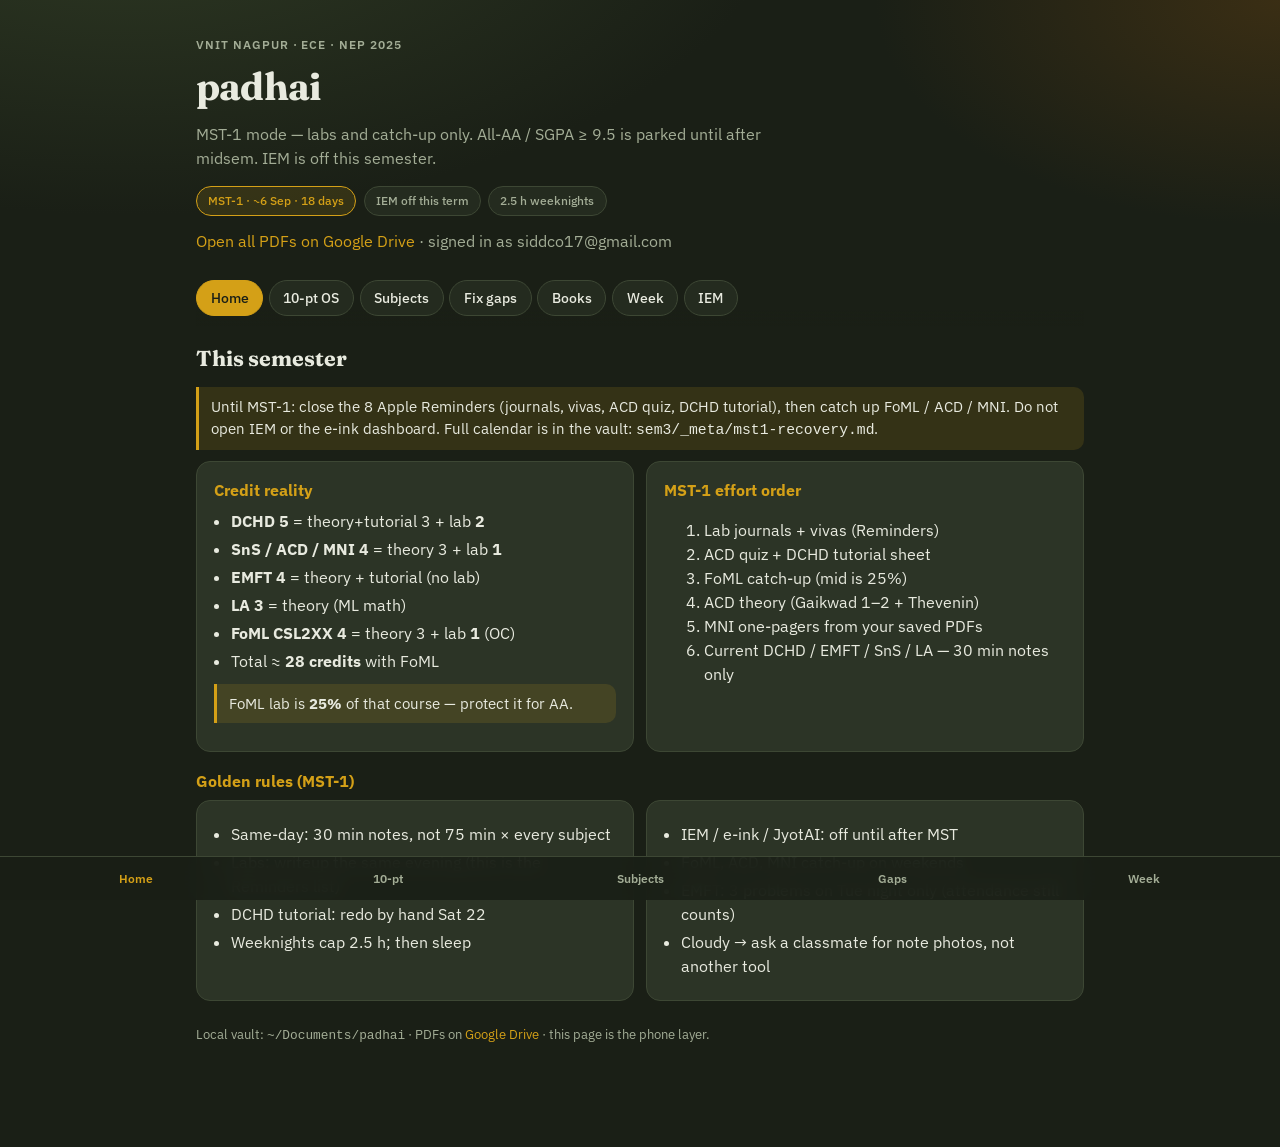
==== docs/index.html @ 5a27e1f3 "Add FoML books, MNI notes, and Zot Hub senior PDFs to Drive links. Co-authored-by: Cursor <cursorage" ====
<!DOCTYPE html>
<html lang="en">
<head>
  <meta charset="UTF-8" />
  <meta name="viewport" content="width=device-width, initial-scale=1, viewport-fit=cover" />
  <meta name="theme-color" content="#1a1f16" />
  <meta name="apple-mobile-web-app-capable" content="yes" />
  <meta name="apple-mobile-web-app-status-bar-style" content="black-translucent" />
  <meta name="description" content="VNIT ECE Sem 3 study portal — guides, tips, remediation, books." />
  <title>padhai · Sem 3</title>
  <link rel="preconnect" href="https://fonts.googleapis.com" />
  <link rel="preconnect" href="https://fonts.gstatic.com" crossorigin />
  <link href="https://fonts.googleapis.com/css2?family=Fraunces:opsz,wght@9..144,500;9..144,700&family=IBM+Plex+Sans:wght@400;500;600&display=swap" rel="stylesheet" />
  <style>
    :root {
      --bg: #1a1f16;
      --bg-elev: #242b1f;
      --bg-card: #2c3426;
      --line: #3d4734;
      --text: #e8eadf;
      --muted: #a3ad96;
      --accent: #d4a017;
      --accent-soft: rgba(212, 160, 23, 0.14);
      --ok: #7cb87c;
      --warn: #e0a06a;
      --danger: #d97b6c;
      --radius: 14px;
      --font: "IBM Plex Sans", system-ui, sans-serif;
      --display: "Fraunces", Georgia, serif;
      --safe-bottom: env(safe-area-inset-bottom, 0px);
    }

    * { box-sizing: border-box; }
    html { scroll-behavior: smooth; }
    body {
      margin: 0;
      font-family: var(--font);
      background:
        radial-gradient(1200px 600px at 10% -10%, #2f3a24 0%, transparent 55%),
        radial-gradient(900px 500px at 100% 0%, #3a2e14 0%, transparent 45%),
        var(--bg);
      color: var(--text);
      line-height: 1.5;
      min-height: 100dvh;
      padding-bottom: calc(72px + var(--safe-bottom));
    }

    a { color: var(--accent); text-decoration: none; }
    a:hover { text-decoration: underline; }

    .wrap { width: min(920px, 100%); margin: 0 auto; padding: 1rem 1rem 2rem; }

    header.hero {
      padding: 1.25rem 0 0.5rem;
    }
    .eyebrow {
      font-size: 0.75rem;
      letter-spacing: 0.08em;
      text-transform: uppercase;
      color: var(--muted);
      font-weight: 600;
    }
    h1 {
      font-family: var(--display);
      font-weight: 700;
      font-size: clamp(1.8rem, 6vw, 2.4rem);
      margin: 0.25rem 0 0.4rem;
      letter-spacing: -0.02em;
    }
    .lede { color: var(--muted); margin: 0; max-width: 36rem; }

    .pills { display: flex; flex-wrap: wrap; gap: 0.45rem; margin: 1rem 0 0.25rem; }
    .pill {
      border: 1px solid var(--line);
      background: var(--bg-elev);
      color: var(--muted);
      border-radius: 999px;
      padding: 0.28rem 0.7rem;
      font-size: 0.78rem;
      font-weight: 500;
    }
    .pill.hot { border-color: var(--accent); color: var(--accent); background: var(--accent-soft); }

    nav.tabs {
      position: sticky;
      top: 0;
      z-index: 20;
      display: flex;
      gap: 0.35rem;
      overflow-x: auto;
      padding: 0.65rem 0;
      margin: 0.5rem 0 1rem;
      background: linear-gradient(var(--bg) 70%, transparent);
      scrollbar-width: none;
      -webkit-overflow-scrolling: touch;
    }
    nav.tabs::-webkit-scrollbar { display: none; }
    .tab {
      flex: 0 0 auto;
      border: 1px solid var(--line);
      background: var(--bg-elev);
      color: var(--text);
      border-radius: 999px;
      padding: 0.45rem 0.85rem;
      font: inherit;
      font-size: 0.85rem;
      font-weight: 500;
      cursor: pointer;
    }
    .tab[aria-selected="true"] {
      background: var(--accent);
      border-color: var(--accent);
      color: #1a1f16;
    }

    section.panel { display: none; animation: fade 0.2s ease; }
    section.panel.active { display: block; }
    @keyframes fade { from { opacity: 0; transform: translateY(4px); } to { opacity: 1; transform: none; } }

    h2 {
      font-family: var(--display);
      font-size: 1.35rem;
      margin: 0 0 0.75rem;
    }
    h3 {
      font-size: 1rem;
      margin: 1.1rem 0 0.4rem;
      color: var(--accent);
    }

    .grid {
      display: grid;
      grid-template-columns: 1fr;
      gap: 0.75rem;
    }
    @media (min-width: 640px) {
      .grid.two { grid-template-columns: 1fr 1fr; }
    }

    .card {
      background: var(--bg-card);
      border: 1px solid var(--line);
      border-radius: var(--radius);
      padding: 1rem 1.05rem;
    }
    .card h3 { margin-top: 0; }
    .card p:last-child { margin-bottom: 0; }

    .meta {
      display: flex;
      flex-wrap: wrap;
      gap: 0.4rem;
      margin: 0.35rem 0 0.7rem;
      font-size: 0.78rem;
      color: var(--muted);
    }
    .chip {
      border: 1px solid var(--line);
      border-radius: 8px;
      padding: 0.15rem 0.45rem;
      background: var(--bg-elev);
    }
    .chip.ok { color: var(--ok); border-color: #3f5a3f; }
    .chip.warn { color: var(--warn); border-color: #6a4d32; }
    .chip.danger { color: var(--danger); border-color: #6a3d36; }

    ul.tight { margin: 0.35rem 0; padding-left: 1.1rem; }
    ul.tight li { margin: 0.25rem 0; }
    .tip {
      border-left: 3px solid var(--accent);
      padding: 0.55rem 0.75rem;
      background: var(--accent-soft);
      border-radius: 0 10px 10px 0;
      margin: 0.7rem 0;
      font-size: 0.92rem;
    }
    .muted { color: var(--muted); }
    .small { font-size: 0.86rem; }

    table {
      width: 100%;
      border-collapse: collapse;
      font-size: 0.86rem;
    }
    th, td {
      text-align: left;
      padding: 0.55rem 0.4rem;
      border-bottom: 1px solid var(--line);
      vertical-align: top;
    }
    th { color: var(--muted); font-weight: 600; }

    .search {
      width: 100%;
      border: 1px solid var(--line);
      background: var(--bg-elev);
      color: var(--text);
      border-radius: 12px;
      padding: 0.7rem 0.85rem;
      font: inherit;
      margin-bottom: 0.85rem;
    }
    .search:focus { outline: 2px solid var(--accent); border-color: transparent; }

    footer.note {
      margin-top: 1.5rem;
      color: var(--muted);
      font-size: 0.8rem;
    }

    .bottom-bar {
      position: fixed;
      left: 0; right: 0; bottom: 0;
      padding: 0.45rem 0.75rem calc(0.45rem + var(--safe-bottom));
      background: rgba(26, 31, 22, 0.92);
      backdrop-filter: blur(10px);
      border-top: 1px solid var(--line);
      display: flex;
      justify-content: space-around;
      gap: 0.25rem;
      z-index: 30;
    }
    .bottom-bar button {
      flex: 1;
      border: 0;
      background: transparent;
      color: var(--muted);
      font: inherit;
      font-size: 0.72rem;
      font-weight: 600;
      padding: 0.35rem;
      cursor: pointer;
    }
    .bottom-bar button[aria-current="true"] { color: var(--accent); }

    details.day {
      border: 1px solid var(--line);
      border-radius: 12px;
      background: var(--bg-elev);
      margin: 0.45rem 0;
      padding: 0.55rem 0.8rem;
    }
    details.day summary {
      cursor: pointer;
      font-weight: 600;
      list-style: none;
    }
    details.day summary::-webkit-details-marker { display: none; }
    .slot { font-size: 0.86rem; color: var(--muted); margin: 0.35rem 0; }
    .slot b { color: var(--text); font-weight: 500; }

    details.block {
      border: 1px solid var(--line);
      border-radius: 12px;
      background: var(--bg-elev);
      margin: 0.4rem 0;
      padding: 0.5rem 0.75rem;
    }
    details.block summary {
      cursor: pointer;
      font-weight: 600;
      font-size: 0.9rem;
      list-style: none;
    }
    details.block summary::-webkit-details-marker { display: none; }
    details.block .block { background: var(--bg-card); }

    .files { margin: 0.35rem 0 0; }
    .files a { word-break: break-word; }
  </style>
</head>
<body>
  <div class="wrap">
    <header class="hero">
      <div class="eyebrow">VNIT Nagpur · ECE · NEP 2025</div>
      <h1>padhai</h1>
      <p class="lede">MST-1 mode — labs and catch-up only. All-AA / SGPA ≥ 9.5 is parked until after midsem. IEM is off this semester.</p>
      <div class="pills">
        <span class="pill hot">MST-1 · ~6 Sep · 18 days</span>
        <span class="pill">IEM off this term</span>
        <span class="pill">2.5 h weeknights</span>
      </div>
      <p class="lede" style="margin-top:0.85rem">
        <a href="https://drive.google.com/drive/folders/1sVKhfgNmSfFbm0-W_uqFfpgf9oCO-Yj1" target="_blank" rel="noopener">Open all PDFs on Google Drive</a>
        <span class="muted"> · signed in as siddco17@gmail.com</span>
      </p>
    </header>

    <nav class="tabs" role="tablist" aria-label="Sections">
      <button class="tab" role="tab" data-tab="home" aria-selected="true">Home</button>
      <button class="tab" role="tab" data-tab="aa" aria-selected="false">10-pt OS</button>
      <button class="tab" role="tab" data-tab="subjects" aria-selected="false">Subjects</button>
      <button class="tab" role="tab" data-tab="fix" aria-selected="false">Fix gaps</button>
      <button class="tab" role="tab" data-tab="books" aria-selected="false">Books</button>
      <button class="tab" role="tab" data-tab="week" aria-selected="false">Week</button>
      <button class="tab" role="tab" data-tab="iem" aria-selected="false">IEM</button>
    </nav>

    <section id="home" class="panel active">
      <h2>This semester</h2>
      <div class="tip">Until MST-1: close the 8 Apple Reminders (journals, vivas, ACD quiz, DCHD tutorial), then catch up FoML / ACD / MNI. Do not open IEM or the e-ink dashboard. Full calendar is in the vault: <code>sem3/_meta/mst1-recovery.md</code>.</div>
      <div class="grid two">
        <article class="card">
          <h3>Credit reality</h3>
          <ul class="tight">
            <li><b>DCHD 5</b> = theory+tutorial 3 + lab <b>2</b></li>
            <li><b>SnS / ACD / MNI 4</b> = theory 3 + lab <b>1</b></li>
            <li><b>EMFT 4</b> = theory + tutorial (no lab)</li>
            <li><b>LA 3</b> = theory (ML math)</li>
            <li><b>FoML CSL2XX 4</b> = theory 3 + lab <b>1</b> (OC)</li>
            <li>Total ≈ <b>28 credits</b> with FoML</li>
          </ul>
          <div class="tip">FoML lab is <b>25%</b> of that course — protect it for AA.</div>
        </article>
        <article class="card">
          <h3>MST-1 effort order</h3>
          <ol class="tight">
            <li>Lab journals + vivas (Reminders)</li>
            <li>ACD quiz + DCHD tutorial sheet</li>
            <li>FoML catch-up (mid is 25%)</li>
            <li>ACD theory (Gaikwad 1–2 + Thevenin)</li>
            <li>MNI one-pagers from your saved PDFs</li>
            <li>Current DCHD / EMFT / SnS / LA — 30 min notes only</li>
          </ol>
        </article>
      </div>

      <h3>Golden rules (MST-1)</h3>
      <div class="grid two">
        <div class="card">
          <ul class="tight">
            <li>Same-day: 30 min notes, not 75 min × every subject</li>
            <li>Labs: writeup the same evening (this is the Reminders list)</li>
            <li>DCHD tutorial: redo by hand Sat 22</li>
            <li>Weeknights cap 2.5 h; then sleep</li>
          </ul>
        </div>
        <div class="card">
          <ul class="tight">
            <li>IEM / e-ink / JyotAI: off until after MST</li>
            <li>FoML, ACD, MNI catch-up on weekends</li>
            <li>EMFT: 3 problems on Tue night only (attendance still counts)</li>
            <li>Cloudy → ask a classmate for note photos, not another tool</li>
          </ul>
        </div>
      </div>
    </section>

    <section id="aa" class="panel">
      <h2>10-pointer OS</h2>
      <p class="muted small">Parked until after MST-1. Live plan is MST-1 recovery: labs first, 2.5 h nights, IEM off. This tab is the old ambition math.</p>

      <article class="card">
        <h3>SGPA math (28 credits)</h3>
        <ul class="tight">
          <li>All AA → 10.0</li>
          <li>One AB on 4-cr (e.g. FoML) → ~9.86</li>
          <li>One BB on 4-cr → ~9.71</li>
          <li>One BB on DCHD 5-cr → ~9.64</li>
          <li>Two BBs on 4-cr → ~9.43 <b>(misses 9.5)</b></li>
        </ul>
        <div class="tip">AB is the emergency floor. Two soft subjects breaks the goal. FoML lab = 25%.</div>
      </article>

      <article class="card">
        <h3>Weekly hours outside class</h3>
        <ul class="tight">
          <li>Same-day closes: 8–12h (all subjects incl. FoML)</li>
          <li>Deep problems (SnS/EMFT/DCHD/ACD): 8–10h</li>
          <li>Lab polish + HDL/sim: 4–5h</li>
          <li>FoML: 3–5h (theory + lab notebooks + project)</li>
          <li>Remediation EE/EDC/Physics: ~2h</li>
          <li>IEM: 0–3h (cut first under load)</li>
        </ul>
      </article>

      <article class="card">
        <h3>Per-subject AA keys</h3>
        <ul class="tight">
          <li><b>DCHD:</b> HDL early, mistake log, lab docs same day</li>
          <li><b>EMFT:</b> 2–3 Sadiku problems daily + same-day tutorials</li>
          <li><b>ACD:</b> design + sim before lab; 5 patterns cold</li>
          <li><b>SnS:</b> weekly Oppenheim drills; own sampling/ROC</li>
          <li><b>MNI:</b> one-pagers; mini-project early</li>
          <li><b>LA:</b> Strang + interpret eigen/SVD, not only compute</li>
          <li><b>FoML:</b> Mitchell/Alpaydin; Naive Bayes→ANN→trees/k-means; lab 25%</li>
        </ul>
      </article>

      <article class="card">
        <h3>MST protocol</h3>
        <ul class="tight">
          <li>T−14: weak-unit map per subject</li>
          <li>T−7: only problems / papers / tutorial banks</li>
          <li>T−2: formula sheets + sleep</li>
          <li>After MST: if any subject trends ≤8 path → it becomes #1 priority</li>
        </ul>
      </article>
    </section>

    <section id="subjects" class="panel">
      <h2>Subjects</h2>
      <p class="muted small">Official NEP 2025 coursebook descriptions and syllabi. Each card has a Drive link for that course’s PDFs. Tap a block to expand.</p>
      <input class="search" id="subjectSearch" type="search" placeholder="Filter subjects, units, labs…" enterkeyhint="search" />
      <div class="grid" id="subjectGrid"></div>
    </section>

    <section id="fix" class="panel">
      <h2>Fix gaps (just-in-time)</h2>
      <p class="muted small">You barely passed EE, EDC, NS; Physics was FF → summer. Cap catch-up at ~2–3 hrs/week.</p>

      <article class="card">
        <h3>For ACD ← EE + EDC</h3>
        <ol class="tight">
          <li>Sources, KVL/KCL, voltage divider</li>
          <li>Thevenin / Norton</li>
          <li>Diode as switch / clipper intuition</li>
          <li>BJT as rough current amp (don’t fear 741 guts)</li>
          <li>Gain, Zin, Zout meaning</li>
        </ol>
        <div class="tip">Skip full hybrid-π grinding unless the lecturer demands it. Use Alexander–Sadiku circuits PDF in prereq + Gaikwad ch.1–2.</div>
      </article>

      <article class="card">
        <h3>For EMFT ← Physics</h3>
        <ol class="tight">
          <li>Unit vectors; what a field is</li>
          <li>Dot &amp; cross (work / flux / perpendicular)</li>
          <li>Cartesian first, then cylindrical/spherical</li>
          <li>Coulomb → Gauss from Sadiku early chapters</li>
        </ol>
        <div class="tip">Do the tutorial sheet the same day. Reading alone repeats the Physics failure mode.</div>
      </article>

      <article class="card">
        <h3>If NS was networks</h3>
        <ul class="tight">
          <li>R/L/C impedance</li>
          <li>Series/parallel RC</li>
          <li>Time constant</li>
          <li>Hand-wavy H(jω) — pairs with SnS</li>
        </ul>
      </article>

      <div class="tip">Sunday 60–90 min: alternate ACD patch ↔ EMFT vectors. Never steal DCHD HDL time for this.</div>
    </section>

    <section id="books" class="panel">
      <h2>Books</h2>
      <p class="muted small">Book titles open the PDF. Subject names open the course folder. Stay signed into <code>siddco17@gmail.com</code> — files stay private, off GitHub.</p>
      <div class="card" style="overflow-x:auto">
        <table>
          <thead>
            <tr><th>Subject</th><th>Book</th><th>Status</th></tr>
          </thead>
          <tbody>
            <tr><td><a href="https://drive.google.com/drive/folders/1P0RjF6NT_j9G_nlYlOWYZSAVeu_nvPWf" target="_blank" rel="noopener">LA</a></td><td><a href="https://drive.google.com/file/d/1NwlrkK9xedsgi30BePcNpKgXa-G-fUK_/view" target="_blank" rel="noopener">Strang — Linear Algebra</a></td><td class="chip ok">Drive</td></tr>
            <tr><td><a href="https://drive.google.com/drive/folders/1P0RjF6NT_j9G_nlYlOWYZSAVeu_nvPWf" target="_blank" rel="noopener">LA</a></td><td><a href="https://drive.google.com/file/d/11oOLkQlngw456YxJdJ_Ea6IWr7kVo3-9/view" target="_blank" rel="noopener">Boyd — Convex Optimization</a></td><td class="chip ok">Drive</td></tr>
            <tr><td><a href="https://drive.google.com/drive/folders/1BM1RwNNibRMTeN4AvcC2dktET3yiORZz" target="_blank" rel="noopener">DCHD</a></td><td><a href="https://drive.google.com/file/d/1NOsKTQx5m95K0qLk2-gCAsr-iCCe5xIl/view" target="_blank" rel="noopener">Mano — Digital Design</a></td><td class="chip ok">Drive</td></tr>
            <tr><td><a href="https://drive.google.com/drive/folders/1BM1RwNNibRMTeN4AvcC2dktET3yiORZz" target="_blank" rel="noopener">DCHD</a></td><td><a href="https://drive.google.com/file/d/1kzdEpeweFJgCyYigOFK_AhWV4_xpYX5X/view" target="_blank" rel="noopener">Kohavi &amp; Jha — Switching &amp; Finite Automata</a></td><td class="chip ok">Drive</td></tr>
            <tr><td><a href="https://drive.google.com/drive/folders/1ynWWrkhsMD2dYo7IUFgM9zfX0hNm8Dzc" target="_blank" rel="noopener">SnS</a></td><td><a href="https://drive.google.com/file/d/1TdpCsPcQeT1FkncaZWhbc1TwPa89T7zI/view" target="_blank" rel="noopener">Oppenheim — Signals &amp; Systems</a></td><td class="chip ok">Drive</td></tr>
            <tr><td><a href="https://drive.google.com/drive/folders/12RMdBvL-pM5CJsF58VwhGCaT_5OEz9CL" target="_blank" rel="noopener">EMFT</a></td><td><a href="https://drive.google.com/file/d/1EYhoayPlTld7snZ0LeQtJMR2rupFPl8_/view" target="_blank" rel="noopener">Sadiku — Elements of Electromagnetics</a></td><td class="chip ok">Drive</td></tr>
            <tr><td><a href="https://drive.google.com/drive/folders/154n9V_zCdaGecmnv_xYrHYrXDTcHCZrz" target="_blank" rel="noopener">ACD</a></td><td><a href="https://drive.google.com/file/d/1Fll7zaOuIKK0UGWPJReQlASU1RlGqHkZ/view" target="_blank" rel="noopener">Gaikwad — Op-Amps</a></td><td class="chip ok">Drive</td></tr>
            <tr><td><a href="https://drive.google.com/drive/folders/1_rukx9_DuLOlbxeYBJCQrLAqIDZWQ8_q" target="_blank" rel="noopener">MNI</a></td><td><a href="https://drive.google.com/file/d/1NmPbQhFRgBsBd8yIdsnMH9wtQG9yy81P/view" target="_blank" rel="noopener">Bentley — Measurement Systems</a></td><td class="chip ok">Drive</td></tr>
            <tr><td><a href="https://drive.google.com/drive/folders/1_rukx9_DuLOlbxeYBJCQrLAqIDZWQ8_q" target="_blank" rel="noopener">MNI</a></td><td><a href="https://drive.google.com/file/d/1RgOxrBMCtzjZpGnq8USYfAcJwEZnSYAt/view" target="_blank" rel="noopener">Doebelin — Measurement Systems (prof “Doble”)</a></td><td class="chip ok">Drive</td></tr>
            <tr><td>Prereq</td><td>Alexander &amp; Sadiku — Electric Circuits</td><td class="chip ok">Have (laptop)</td></tr>
            <tr><td><a href="https://drive.google.com/drive/folders/1UQikhwmZtOb4TVHn-LekU_utYs5URGbT" target="_blank" rel="noopener">FoML</a></td><td><a href="https://drive.google.com/file/d/12n-qgRHFbbrFgng001HbzAZNx_7pqUe3/view" target="_blank" rel="noopener">Mitchell — Machine Learning</a></td><td class="chip ok">Drive</td></tr>
            <tr><td><a href="https://drive.google.com/drive/folders/1UQikhwmZtOb4TVHn-LekU_utYs5URGbT" target="_blank" rel="noopener">FoML</a></td><td><a href="https://drive.google.com/file/d/1KqIvsoajLWYnf-ZVOCRHn9C7HdBa0Bpu/view" target="_blank" rel="noopener">Deisenroth — Mathematics for ML</a></td><td class="chip ok">Drive</td></tr>
            <tr><td><a href="https://drive.google.com/drive/folders/1GWh7NuQbMhX8bUDXQsQlLuC0L8amZPZR" target="_blank" rel="noopener">FoML lab</a></td><td><a href="https://drive.google.com/file/d/1_dEK1Eh8iWa9n9Ni34YHY0PeUzpm88zK/view" target="_blank" rel="noopener">Géron — Hands-On ML</a></td><td class="chip ok">Drive</td></tr>
            <tr><td><a href="https://drive.google.com/drive/folders/1_rukx9_DuLOlbxeYBJCQrLAqIDZWQ8_q" target="_blank" rel="noopener">MNI</a></td><td><a href="https://drive.google.com/file/d/1qznf6YvrideSr3icKJ6xwWqDxXmJ2rJy/view" target="_blank" rel="noopener">Sawhney — Electrical &amp; Electronic Measurements</a> (Zot Hub)</td><td class="chip ok">Drive</td></tr>
            <tr><td><a href="https://drive.google.com/drive/folders/1ynWWrkhsMD2dYo7IUFgM9zfX0hNm8Dzc" target="_blank" rel="noopener">SnS</a></td><td><a href="https://drive.google.com/file/d/11BedY_HEZsqVKWaOw7A3av1Tk88fU6w4/view" target="_blank" rel="noopener">Haykin — Signals &amp; Systems</a> (Zot Hub)</td><td class="chip ok">Drive</td></tr>
            <tr><td>Optional</td><td>Schaum’s SnS</td><td class="chip warn">MST only</td></tr>
          </tbody>
        </table>
      </div>
      <div class="tip">Drive root: <a href="https://drive.google.com/drive/folders/1sVKhfgNmSfFbm0-W_uqFfpgf9oCO-Yj1" target="_blank" rel="noopener">padhai</a> · laptop copy still at <code>~/Documents/padhai/sem3/…/resources/</code></div>
    </section>

    <section id="week" class="panel">
      <h2>Weekly map</h2>
      <p class="muted small">From your timetable. Tap a day.</p>

      <details class="day" open>
        <summary>Monday — ends 6pm</summary>
        <div class="slot">8:00 LA · <b>9:00 FoML</b> · 11:00 DCHD · 12:00 SnS</div>
        <div class="slot">15:00 DCHD tutorial · <b>16:00–18:00 SnS Lab</b></div>
        <div class="slot tip">Night (2.5 h): DCHD tutorial / HDL journal. Stop after that.</div>
      </details>
      <details class="day">
        <summary>Tuesday — heavy</summary>
        <div class="slot"><b>8:00 FoML</b> · 9:00 LA · 10:00 MNI · 11:00 EMFT · 12:00 ACD</div>
        <div class="slot"><b>14:00–16:00 DCHD Lab</b> · 16:00 EMFT tutorial</div>
        <div class="slot tip">Night: DCHD journal + 3 EMFT problems. 15 min viva bullets.</div>
      </details>
      <details class="day">
        <summary>Wednesday</summary>
        <div class="slot">8:00 MNI · <b>9:00 FoML</b> · 11:00 EMFT · 12:00 ACD</div>
        <div class="slot"><b>14:00–16:00 MNI Lab</b></div>
        <div class="slot tip">Night: MNI journal + one-pager from the PDFs you already saved.</div>
      </details>
      <details class="day">
        <summary>Thursday — FoML lab (no IEM block)</summary>
        <div class="slot">9:00 SnS · 10:00 DCHD · 11:00 LA · 12:00 MNI</div>
        <div class="slot"><b>14:00–16:00 FoML Lab</b></div>
        <div class="slot tip">Night: FoML notebook same day, then linreg / trees.</div>
      </details>
      <details class="day">
        <summary>Friday</summary>
        <div class="slot"><b>8:00 FoML</b> · 9:00 SnS · 10:00 DCHD · 11:00 ACD · 12:00 EMFT</div>
        <div class="slot"><b>14:00–16:00 ACD Lab</b></div>
        <div class="slot tip">Night: ACD journal + 30 min quiz drill.</div>
      </details>

      <article class="card" style="margin-top:0.8rem">
        <h3>Weekend (MST-1 catch-up)</h3>
        <ul class="tight">
          <li>Cap at 5 h with a break. No IEM, no dashboard.</li>
          <li>Sat 22: FoML blank weeks (Bayes / metrics / linreg) + DCHD tutorial by hand</li>
          <li>Sun 23: MNI one-pagers + ACD quiz sheet</li>
          <li>Sat–Sun 29–30: problems only, no new chapters</li>
        </ul>
      </article>
    </section>

    <section id="iem" class="panel">
      <h2>IEM / audio track</h2>
      <p class="muted">Off for this semester (19 Aug). E-ink dashboard is done. SnS lab remains the academic twin if you need a story after MST.</p>
      <article class="card">
        <h3>Do not open until after MST-1</h3>
        <ul class="tight">
          <li><code>iem-fr-eq</code></li>
          <li>Further e-ink / iBoard work</li>
          <li>JyotAI</li>
        </ul>
        <div class="tip">If you catch yourself opening any of these, close it and do the next lab journal instead.</div>
      </article>
      <article class="card">
        <h3>Course links</h3>
        <ul class="tight">
          <li>SnS → FFT, LTI, filters, sampling</li>
          <li>ACD → mic preamp / active EQ later</li>
          <li>LA → least squares / PCA on measurements</li>
          <li>MNI → mics, errors, ADC, conditioning</li>
          <li>DCHD → digital EQ / FPGA audio later</li>
        </ul>
      </article>
    </section>

    <footer class="note">
      Local vault: <code>~/Documents/padhai</code> · PDFs on <a href="https://drive.google.com/drive/folders/1sVKhfgNmSfFbm0-W_uqFfpgf9oCO-Yj1" target="_blank" rel="noopener">Google Drive</a> · this page is the phone layer.
    </footer>
  </div>

  <nav class="bottom-bar" aria-label="Quick nav">
    <button type="button" data-tab="home" aria-current="true">Home</button>
    <button type="button" data-tab="aa">10-pt</button>
    <button type="button" data-tab="subjects">Subjects</button>
    <button type="button" data-tab="fix">Gaps</button>
    <button type="button" data-tab="week">Week</button>
  </nav>

  <script>
    const subjects = [
      {
        id: "la",
        driveKey: "01-linear-algebra",
        drive: "https://drive.google.com/drive/folders/1P0RjF6NT_j9G_nlYlOWYZSAVeu_nvPWf",
        name: "Linear Algebra for Machine Learning Applications",
        code: "ECL3xx",
        ltp: "3-0-0",
        credits: "3 DC theory",
        risk: "ok",
        books: "Strang (primary). Boyd when optimization starts. Papoulis; Meyer.",
        blurb: "Department-core math for signals, estimation, and ML: least squares, subspaces, eigen/SVD, then convex optimization. No lab. Numeric code is still ECL3xx in the coursebook. Pairs with FoML when PCA and least squares appear.",
        outcomes: [
          "Apply vector-space ideas to represent and analyze signals",
          "Compute eigenvalues/eigenvectors and use them in signal and system analysis",
          "Use optimization for parameter estimation and ML training",
          "Simulate random processes with Monte Carlo for comms / signal processing",
          "Connect linear algebra to MIMO, PCA, and detection"
        ],
        units: [
          { title: "Linear algebra for estimation and ML", topics: ["Systems of linear equations and least-squares solutions", "Projection theorem; linear detectors", "Covariance matrices and principal components", "Signal subspace methods", "Feature extraction with linear algebra"] },
          { title: "Vector spaces and signal representation", topics: ["Basis, dimension, linear independence", "Inner product spaces and orthogonality", "Orthonormal bases; Gram–Schmidt", "Continuous and discrete signal-space representation", "Complete orthonormal sets"] },
          { title: "Eigenvectors, eigenvalues, decompositions", topics: ["Eigenvalues / eigenvectors: properties and interpretation", "Diagonalization and spectral decomposition", "SVD for ML (PCA)", "Channel modeling, beamforming, dimensionality reduction"] },
          { title: "Optimization fundamentals", topics: ["Problem formulation: objective and constraints", "Convex sets / functions; optimality conditions", "Unconstrained: gradient descent, Newton", "Constrained: Lagrange multipliers, KKT", "Parameter tuning in ML; resource allocation in communications"] }
        ],
        tips: [
          "Use Strang + MIT 18.06 videos together",
          "Tie every topic to signals: projection, least squares, eigen, SVD",
          "Boyd only when syllabus hits GD / Lagrange / KKT",
          "Tiny NumPy demos beat passive reading"
        ],
        common: [
          "Mixing row space / null space language in exams",
          "Computing eigen without interpretation",
          "Skipping least-squares geometry"
        ]
      },
      {
        id: "dchd",
        driveKey: "02-dchd",
        driveLabKey: "02-dchd-lab",
        drive: "https://drive.google.com/drive/folders/1BM1RwNNibRMTeN4AvcC2dktET3yiORZz",
        driveLab: "https://drive.google.com/drive/folders/1w-2ag9YLYS79AZAf7qQC_ZltO4OzCPHv",
        name: "Digital Circuits and Hardware Design",
        code: "ECL216",
        ltp: "3-1-2",
        credits: "5 (theory+tutorial 3 + lab 2)",
        risk: "warn",
        books: "Kohavi/Jha; Mano (Verilog); Brown (VHDL).",
        blurb: "Highest-credit Sem 3 course. Combinational minimization, sequential/FSM design, HDL, FPGA CAD, and fault/hazard awareness. Theory+tutorial is 3 credits; lab is 2 credits of the same course.",
        outcomes: [
          "Realize logic with combinational and sequential design principles",
          "Understand digital system design fundamentals",
          "Design complex digital systems",
          "Identify and remove faults in digital systems",
          "Use HDLs and realize circuits on FPGAs"
        ],
        units: [
          { title: "Combinational minimization", topics: ["Quine–McCluskey method up to five variables, including don’t-cares"] },
          { title: "Sequential circuits", topics: ["Registers and counters; async vs sync design", "Moore and Mealy machines, overlapping and non-overlapping sequences", "Memory elements, excitation tables, race-free design"] },
          { title: "FSMs, controllers, programmable logic", topics: ["Finite state machines", "Controller design: minimal flip-flop method and shift-register method", "ASM charts, state assignment, minimization", "PLA, FPGAs"] },
          { title: "HDL and CAD", topics: ["Introduction to HDL; analysis and synthesis", "CAD tools, netlists, placement, static timing analysis"] },
          { title: "Digital system design", topics: ["Bus structure, simple processor, bit-counting circuit", "Clock synchronization and timing"] },
          { title: "Async logic, memory, faults", topics: ["Asynchronous sequential design; hazards", "ROM, SRAM", "Fault models and complexity", "Programming FPGAs with a sample circuit / processor"] }
        ],
        lab: {
          title: "Lab — 10 experiments (2 of 5 credits)",
          items: ["Sequential circuits", "HDL programming (confirm Verilog vs VHDL in lab)", "FPGA board implementation"]
        },
        tips: [
          "Highest credit course — never fall behind",
          "Confirm Verilog vs VHDL day 1",
          "After every tutorial: redo 2–3 problems same evening",
          "Simulate HDL before the board",
          "FSM / ASM / race-free design = scoring + viva gold"
        ],
        common: [
          "Async vs sync counter confusion",
          "Mealy/Moore overlapping sequence mistakes",
          "Leaving FPGA experiments undocumented"
        ]
      },
      {
        id: "sns",
        driveKey: "03-sns",
        driveLabKey: "03-sns-lab",
        drive: "https://drive.google.com/drive/folders/1ynWWrkhsMD2dYo7IUFgM9zfX0hNm8Dzc",
        driveLab: "https://drive.google.com/drive/folders/13YO6oBE6crN0GifAc2GuCl3wB8Tm6Xp7",
        name: "Signals and Systems Analysis",
        code: "ECL211",
        ltp: "3-0-2",
        credits: "4 (theory 3 + lab 1)",
        risk: "ok",
        books: "Oppenheim (primary). Lathi if stuck. Refs: Ambardar; Ziemer; Proakis; Mitra; Haykin.",
        blurb: "Core signals course: CT/DT signals, LTI convolution, Fourier series/transform, sampling, Laplace and Z. Lab is MATLAB/Python. Feeds DSP, communications, and the IEM/audio track.",
        outcomes: [
          "Classify systems and get LTI response via convolution",
          "Analyze and synthesize spectra of CT periodic and aperiodic signals",
          "Read system properties from impulse response and Fourier analysis",
          "Relate sampling in time and frequency (including aliasing)",
          "Apply spectral tools to CT and DT signals and systems"
        ],
        units: [
          { title: "CT and DT signals and systems", topics: ["Energy and power; transformations of the independent variable", "Periodic, even/odd, exponential and sinusoidal, complex exponential", "Unit impulse and unit step", "Systems and their properties"] },
          { title: "Linear time-invariant systems", topics: ["Convolution integral / sum", "Impulse representation of signals", "Impulse response; properties of LTI systems"] },
          { title: "Fourier series and Fourier transform (CT and DT)", topics: ["LTI response to complex exponentials", "FS representation, convergence, properties, Parseval", "FT of aperiodic signals, convergence, properties"] },
          { title: "Time and frequency characterization", topics: ["Magnitude–phase representation of the FT", "Frequency response of LTI systems", "Linear vs nonlinear phase; group delay"] },
          { title: "Sampling", topics: ["Sampling theorem; impulse-train sampling", "Reconstruction by interpolation", "Undersampling / aliasing", "DT processing of CT signals; DT sampling, decimation, interpolation"] },
          { title: "Laplace and Z-transform", topics: ["Region of convergence; inverse Laplace", "Geometric evaluation of the FT from pole–zero plots", "Properties; LTI analysis and characterization; interconnections"] }
        ],
        lab: {
          title: "Lab — coursebook experiment list (1 of 4 credits)",
          items: [
            "Generate complex exponentials and real sinusoids",
            "Even/odd symmetry under algebraic operations",
            "Amplitude scaling and time shifting",
            "Impulse-signal properties",
            "Linearity, causality, stability of a given system",
            "Discrete Fourier transform of a signal",
            "Parseval for a sampled periodic square wave",
            "Multiplication property for a sampled periodic triangle",
            "Shifting property for a sampled periodic square wave",
            "Symmetry properties for real and complex periodic square waves",
            "Fourier-series properties under downsampling",
            "Z-transform of a sequence"
          ]
        },
        tips: [
          "Career + IEM core subject — protect weekly problem time",
          "Master convolution + LTI properties early",
          "Fourier: always ask what frequency content means physically",
          "Sampling / aliasing: draw pictures",
          "SnS lab scripts = portfolio material"
        ],
        common: [
          "Forgetting ROC for Laplace/Z",
          "Mixing CT/DT formulas",
          "Treating impulse as ‘infinity’ with no sifting property"
        ]
      },
      {
        id: "emft",
        driveKey: "04-emft",
        drive: "https://drive.google.com/drive/folders/12RMdBvL-pM5CJsF58VwhGCaT_5OEz9CL",
        name: "Electromagnetic Fields",
        code: "ECL305",
        ltp: "3-1-0",
        credits: "4 (theory + tutorial, no lab)",
        risk: "danger",
        books: "Sadiku (primary). Hayt for the Physics-hole start. Cheng in the coursebook. Schaum / Irodov for drill.",
        blurb: "Vector calculus through electrostatics, magnetostatics, Maxwell, uniform plane waves, and reflection. No lab; weekly tutorial. Teaching plan is 44 lectures; Maxwell + time-varying is compressed into 3.",
        eval: "Mid 30 · End 50 · TA 20 (4 Moodle quizzes + 1 group test). Internals = (Mid + TA) × attendance multiplier. Stay above 75% or internals are cut; below 50% internals go to zero.",
        outcomes: [
          "Apply vector calculus to static E and H fields in Cartesian, cylindrical, spherical coordinates",
          "Compute fields due to charges and charge distributions",
          "Solve electromagnetic boundary-value problems",
          "Describe and analyze EM wave propagation in free space",
          "Understand power associated with an EM wave"
        ],
        units: [
          { title: "Vector calculus (8 lectures)", topics: ["Cartesian, cylindrical, spherical coordinates", "Differential lengths, surfaces, volumes", "Physical meaning of gradient, divergence, curl, Laplacian"] },
          { title: "Electrostatics (10 lectures)", topics: ["Coulomb; E and D; Gauss and applications", "Divergence theorem; potential and gradient", "Dipole and dipole moment; energy in the electric field"] },
          { title: "Steady magnetic fields (10 lectures)", topics: ["Biot–Savart; Ampere and applications", "Curl and Stokes; B and flux", "Scalar and vector magnetic potentials"] },
          { title: "Maxwell and time-varying fields (3 lectures)", topics: ["Faraday; displacement current", "Maxwell in point and integral form", "Retarded potentials; boundary conditions"] },
          { title: "Uniform plane waves (8 lectures)", topics: ["Maxwell in phasor form; wave equation in general and perfect-dielectric media", "Solutions; intrinsic impedance, velocity, wavelength", "Conductors vs dielectrics; skin depth; Poynting"] },
          { title: "Reflection of EM waves (5 lectures)", topics: ["Normal incidence; standing waves", "Laws of reflection; oblique incidence; Brewster’s angle"] }
        ],
        tips: [
          "Eval: Mid 30 / End 50 / TA 20. Internals = (Mid+TA)×attendance; stay >75%",
          "Physics was weak — same-day tutorials are mandatory",
          "First 8 lectures are vector calculus — close those same-day",
          "Maxwell + time-varying is only 3 lectures; be ready before that week",
          "Keep a formula sheet: div, curl, Maxwell set, Poynting"
        ],
        common: [
          "Wrong coordinate system for the symmetry",
          "Confusing E vs D, B vs H",
          "Cramming waves without electrostatics comfort"
        ]
      },
      {
        id: "acd",
        driveKey: "05-acd",
        driveLabKey: "05-acd-lab",
        drive: "https://drive.google.com/drive/folders/154n9V_zCdaGecmnv_xYrHYrXDTcHCZrz",
        driveLab: "https://drive.google.com/drive/folders/1o6foyK-w5qVnmn-xlf-K8MraokOfeH3m",
        name: "Analog Circuit Design",
        code: "ECL308",
        ltp: "3-0-2",
        credits: "4 (theory 3 + lab 1)",
        risk: "warn",
        books: "Gaikwad (primary). Tobey/Graeme/Huelsman. Refs: Franco; Fiore; Sedra/Smith; Roy Choudhary.",
        blurb: "Op-amp configurations, 741 parameters, linear and nonlinear applications, active filters, oscillators, ADC/DAC, and 555 / 565 / 723 ICs. Prerequisite: Electronic Circuits (ECLA102). Lab is design + Multisim/T-spice.",
        outcomes: [
          "Know op-amps using BJT and FET in depth",
          "Use op-amp ICs for practical applications",
          "Design op-amp circuits for embedded, comms, and instrumentation",
          "Learn analog circuit design practice",
          "Design analog filters"
        ],
        units: [
          { title: "Op-amp configurations", topics: ["Inverting, non-inverting, differential", "Negative feedback; voltage gain; Zin / Zout; bandwidth"] },
          { title: "Op-amp parameters and the 741", topics: ["Input offset voltage; input bias and offset current; thermal drift", "CMRR, PSRR, frequency response", "741 IC parameters and internal circuit"] },
          { title: "Linear applications", topics: ["DC/AC amplifiers, summing, differential, instrumentation amp", "V-to-I and I-to-V (floating and grounded load)", "Integrator, differentiator; constant-current sources"] },
          { title: "Nonlinear applications", topics: ["Comparators, Schmitt trigger, clippers/clampers", "Absolute-value, peak detectors, sample-and-hold", "Log / antilog; half-wave and full-wave rectifiers", "Function generators (square, triangle)"] },
          { title: "Active filters", topics: ["First/second-order LPF, HPF, BPF, band-reject, all-pass", "Design up to sixth order (equal-component and unity-gain methods)"] },
          { title: "Oscillators, converters, and analog ICs", topics: ["RC and LC oscillators using op-amps; square/triangle generators", "ADC and DAC types, design examples, performance parameters", "LM555 timer applications", "LM565 PLL principle and applications", "LM723 voltage regulator (low/high voltage and current variants)"] }
        ],
        lab: {
          title: "Lab (1 of 4 credits)",
          items: [
            "Op-amp characteristics (2–3 experiments)",
            "Linear applications (3–4)",
            "Nonlinear applications (3–4)",
            "Filter design (2–3)",
            "IC555 (2–3)",
            "Simulation: linear, nonlinear, and 555 in Multisim or T-spice"
          ]
        },
        tips: [
          "EDC was weak — patch Thevenin/KVL before each new topic",
          "Know 741 params: offset, CMRR, slew, bandwidth",
          "Design filters on paper, then Multisim/LTspice",
          "Memorize 5 patterns: inverting, Schmitt, integrator, 2nd-order filter, 555 astable"
        ],
        common: [
          "Ignoring virtual ground conditions",
          "Filter order / cutoff algebra errors",
          "Lab without calculated resistor values"
        ]
      },
      {
        id: "mni",
        driveKey: "06-mni",
        driveLabKey: "06-mni-lab",
        drive: "https://drive.google.com/drive/folders/1_rukx9_DuLOlbxeYBJCQrLAqIDZWQ8_q",
        driveLab: "https://drive.google.com/drive/folders/14razay6zCxAqbrjL-ZQ_rHvqIxRwTf5T",
        name: "Measurements and Instrumentation",
        code: "ECL204",
        ltp: "3-0-2",
        credits: "4 (theory 3 + lab 1)",
        risk: "ok",
        books: "Bentley + Doebelin (prof “Doble”). Helfrick/Cooper. Refs: Sawhney; Kalsi; Bell.",
        blurb: "Metrology, errors, DC/AC bridges, analog instruments, temperature/pressure/flow sensors, ADC/DAC, displays, and signal conditioning. Lab plus an ultrasonic liquid-level mini-project.",
        outcomes: [
          "Use formal metrology when designing measurement systems",
          "Comprehend measurement errors and how to correct them",
          "Select sensors / instruments for a process",
          "Examine operating principles of widely used instruments",
          "Design signal-conditioning circuits and display devices"
        ],
        units: [
          { title: "Introduction and errors", topics: ["Static and dynamic characteristics", "Errors and statistical analysis", "Least-squares fit of experimental data"] },
          { title: "Bridges and analog instruments", topics: ["DC: Wheatstone, Kelvin", "AC: inductance and capacitance measurement", "PMMC, DC ammeters, series/shunt ohmmeters, VOM", "Watt-hour meter, instrument transformers, power-factor meter, Q-meter"] },
          { title: "Process sensors", topics: ["Temperature: RTD, thermistor, thermocouple (laws, CJC), radiation and optical pyrometers", "Pressure: strain gauges, Bourdon, bellows, diaphragms; piezoelectric; LVDT elastic elements", "Flow: classification, differential-pressure, electromagnetic, hot-wire anemometer", "Hall-effect and ultrasonic sensors"] },
          { title: "Converters, analysers, displays, conditioning", topics: ["ADC: flash, single/dual-slope, SAR, sigma-delta", "DAC: weighted-R, R-2R; ADC/DAC characteristics", "Period, time, frequency measurement; Q-meter", "CRT / DSO / spectrum analyzer", "Signal-conditioning design; IEEE-488 bus"] }
        ],
        lab: {
          title: "Lab + mini-project (1 of 4 credits)",
          items: [
            "LVDT characteristics",
            "Pressure-cell characteristics",
            "Thermistor characteristics and signal-conditioning design",
            "Torque measurement",
            "Strain measurement",
            "Liquid-level measurement",
            "Linear regression in MATLAB; filtering for noisy measurements",
            "Capacitance measurement with signal conditioning",
            "R-2R DAC design",
            "Mini-project: liquid-level measurement using an ultrasonic sensor"
          ]
        },
        tips: [
          "One-page sheet per sensor/bridge = easy marks",
          "Static/dynamic characteristics + error stats early",
          "Finish ultrasonic liquid-level mini-project early",
          "ADC/DAC types: flash, SAR, dual-slope, R-2R — compare table"
        ],
        common: [
          "Mixing accuracy / precision / resolution",
          "Bridge balance conditions half-remembered",
          "Lab curves without error discussion"
        ]
      },
      {
        id: "foml",
        driveKey: "07-fundamentals-of-ml",
        driveLabKey: "07-fundamentals-of-ml-lab",
        drive: "https://drive.google.com/drive/folders/1UQikhwmZtOb4TVHn-LekU_utYs5URGbT",
        driveLab: "https://drive.google.com/drive/folders/1GWh7NuQbMhX8bUDXQsQlLuC0L8amZPZR",
        name: "Fundamentals of Machine Learning",
        code: "CSL2XX",
        ltp: "3-0-2",
        credits: "4 OC (theory 3 + lab 1)",
        risk: "warn",
        books: "Mitchell (primary). Deisenroth MML. Géron for lab. Alpaydin still optional.",
        blurb: "CSE open course: probability and Naive Bayes, supervised/unsupervised paradigms, linear models, neural nets and backprop, trees/KNN/k-means, then features/PCA and engineering case studies. Lab is 25% of the grade and includes a real-life project. Prerequisite: CSL101. Confirm the final numeric code on registration.",
        eval: "Mid-sem 25% · End-sem 50% · Lab 25%. Lab decides AA as much as the endsem.",
        outcomes: [
          "Understand popular ML algorithms and their math",
          "Implement algorithms with basic ML libraries",
          "Apply ML across domains",
          "Get exposure to high-level ML libraries / frameworks"
        ],
        units: [
          { title: "Mathematics for ML (~3 weeks)", topics: ["Basic probability, Bayes rule, continuous/discrete", "Parameter estimation: method of moments, MLE", "Naive Bayes / Gaussian NB (single and multiple features)", "Decision boundary, error estimation, precision, recall, confusion matrix"] },
          { title: "Introduction to ML (~2 weeks)", topics: ["Motivation and role of ML", "Supervised, unsupervised, and brief other paradigms", "Train / validation / test; error estimation", "Classification, regression, clustering"] },
          { title: "Basics of ML (~2 weeks)", topics: ["Linear classifiers", "Linear regression; errors, losses, correlations", "Train / validation / test split", "Generalization and overfitting"] },
          { title: "Neural network learning (~3 weeks)", topics: ["Intro to ANNs", "Backpropagation, gradient descent, perceptron / delta learning", "MLP for classification and regression", "Regularization and early stopping"] },
          { title: "Selected algorithms (~2 weeks)", topics: ["Non-parametric: decision trees; nearest neighbors / KNN", "Unsupervised: k-means; hierarchical clustering"] },
          { title: "Applications to engineering (~2 weeks)", topics: ["Feature generation (images, time series), selection, dimensionality reduction, PCA", "Survey of domain problems and common models"] }
        ],
        lab: {
          title: "Lab (1 of 4 credits, 25% of course grade)",
          items: [
            "Implement Bayesian learning; linear regression + neural nets; decision trees; k-means",
            "Compare models on datasets with proper metrics",
            "Course project on a real-life problem"
          ]
        },
        tips: [
          "Eval: Mid 25% · End 50% · Lab 25% — lab decides AA",
          "Math unit: probability, Bayes, MLE, Naive Bayes, metrics",
          "Then linear models → ANN/backprop → trees/KNN/k-means → PCA",
          "NumPy first, then sklearn/keras; start real-life project by mid-sem",
          "Synergy with Linear Algebra for ML (PCA / least squares)"
        ],
        common: [
          "Coasting on lab/project until late",
          "Memorizing sklearn without metrics/overfitting intuition",
          "Skipping probability unit then drowning in Naive Bayes"
        ]
      }
    ];

    const grid = document.getElementById("subjectGrid");
    const search = document.getElementById("subjectSearch");

    function riskChip(risk) {
      if (risk === "danger") return '<span class="chip danger">grade risk</span>';
      if (risk === "warn") return '<span class="chip warn">watch closely</span>';
      return '<span class="chip ok">recovery lane</span>';
    }

    function bullets(items) {
      return `<ul class="tight">${items.map(t => `<li>${t}</li>`).join("")}</ul>`;
    }

    function haystack(s) {
      return [
        s.name, s.code, s.ltp, s.credits, s.blurb, s.books, s.eval || "",
        s.drive || "", s.driveLab || "",
        ...(s.files || []).map(f => f.name),
        ...(s.filesLab || []).map(f => f.name),
        ...(s.outcomes || []),
        ...(s.units || []).flatMap(u => [u.title, ...u.topics]),
        ...(s.lab ? [s.lab.title, ...s.lab.items] : []),
        ...s.tips, ...s.common
      ].join(" ").toLowerCase();
    }

    function prettyFile(name) {
      return name
        .replace(/^zot-hub(?:-edc)?\//, "")
        .replace(/^\d{8}T\d{6}Z_(?:[a-f0-9]{8}_)?/, "");
    }

    function fileLinks(files) {
      if (!files || !files.length) return "";
      return `<ul class="tight files">${files.map(f => `<li><a href="${f.url}" target="_blank" rel="noopener">${prettyFile(f.name)}</a></li>`).join("")}</ul>`;
    }

    function render(list) {
      grid.innerHTML = list.map(s => `
        <article class="card">
          <h3>${s.name}</h3>
          <div class="meta">
            <span class="chip">${s.code}</span>
            <span class="chip">${s.ltp}</span>
            <span class="chip">${s.credits}</span>
            ${riskChip(s.risk)}
          </div>
          <p>${s.blurb}</p>
          <p class="small"><a href="${s.drive}" target="_blank" rel="noopener">Open Drive folder</a>${s.driveLab ? ` · <a href="${s.driveLab}" target="_blank" rel="noopener">Lab folder</a>` : ""}</p>
          ${fileLinks(s.files)}
          ${s.filesLab && s.filesLab.length ? `<p class="small muted" style="margin-top:0.6rem"><b>Lab files</b></p>${fileLinks(s.filesLab)}` : ""}
          ${s.eval ? `<div class="tip">${s.eval}</div>` : ""}
          <p class="small muted"><b>Books:</b> ${s.books}</p>
          <details class="block">
            <summary>Course outcomes</summary>
            ${bullets(s.outcomes)}
          </details>
          <details class="block" open>
            <summary>Syllabus</summary>
            ${s.units.map(u => `
              <details class="block">
                <summary>${u.title}</summary>
                ${bullets(u.topics)}
              </details>
            `).join("")}
          </details>
          ${s.lab ? `<details class="block"><summary>${s.lab.title}</summary>${bullets(s.lab.items)}</details>` : `<p class="small muted">No lab.</p>`}
          <h3>Do this</h3>
          ${bullets(s.tips)}
          <h3>Common traps</h3>
          ${bullets(s.common)}
        </article>
      `).join("");
    }

    render(subjects);
    search.addEventListener("input", () => {
      const q = search.value.trim().toLowerCase();
      render(subjects.filter(s => !q || haystack(s).includes(q)));
    });

    fetch("drive-files.json")
      .then(r => r.ok ? r.json() : Promise.reject(r.status))
      .then(manifest => {
        for (const s of subjects) {
          s.files = (manifest.files && s.driveKey && manifest.files[s.driveKey]) || [];
          s.filesLab = (manifest.files && s.driveLabKey && manifest.files[s.driveLabKey]) || [];
        }
        const q = search.value.trim().toLowerCase();
        render(subjects.filter(s => !q || haystack(s).includes(q)));
      })
      .catch(() => {});

    function showTab(id) {
      document.querySelectorAll(".panel").forEach(p => p.classList.toggle("active", p.id === id));
      document.querySelectorAll(".tab").forEach(t => t.setAttribute("aria-selected", String(t.dataset.tab === id)));
      document.querySelectorAll(".bottom-bar button").forEach(b => b.setAttribute("aria-current", String(b.dataset.tab === id)));
      history.replaceState(null, "", "#" + id);
      window.scrollTo({ top: 0, behavior: "instant" in window ? "instant" : "auto" });
    }

    document.querySelectorAll(".tab, .bottom-bar button").forEach(btn => {
      btn.addEventListener("click", () => showTab(btn.dataset.tab));
    });

    const initial = location.hash.replace("#", "") || "home";
    if (document.getElementById(initial)) showTab(initial);
  </script>
</body>
</html>
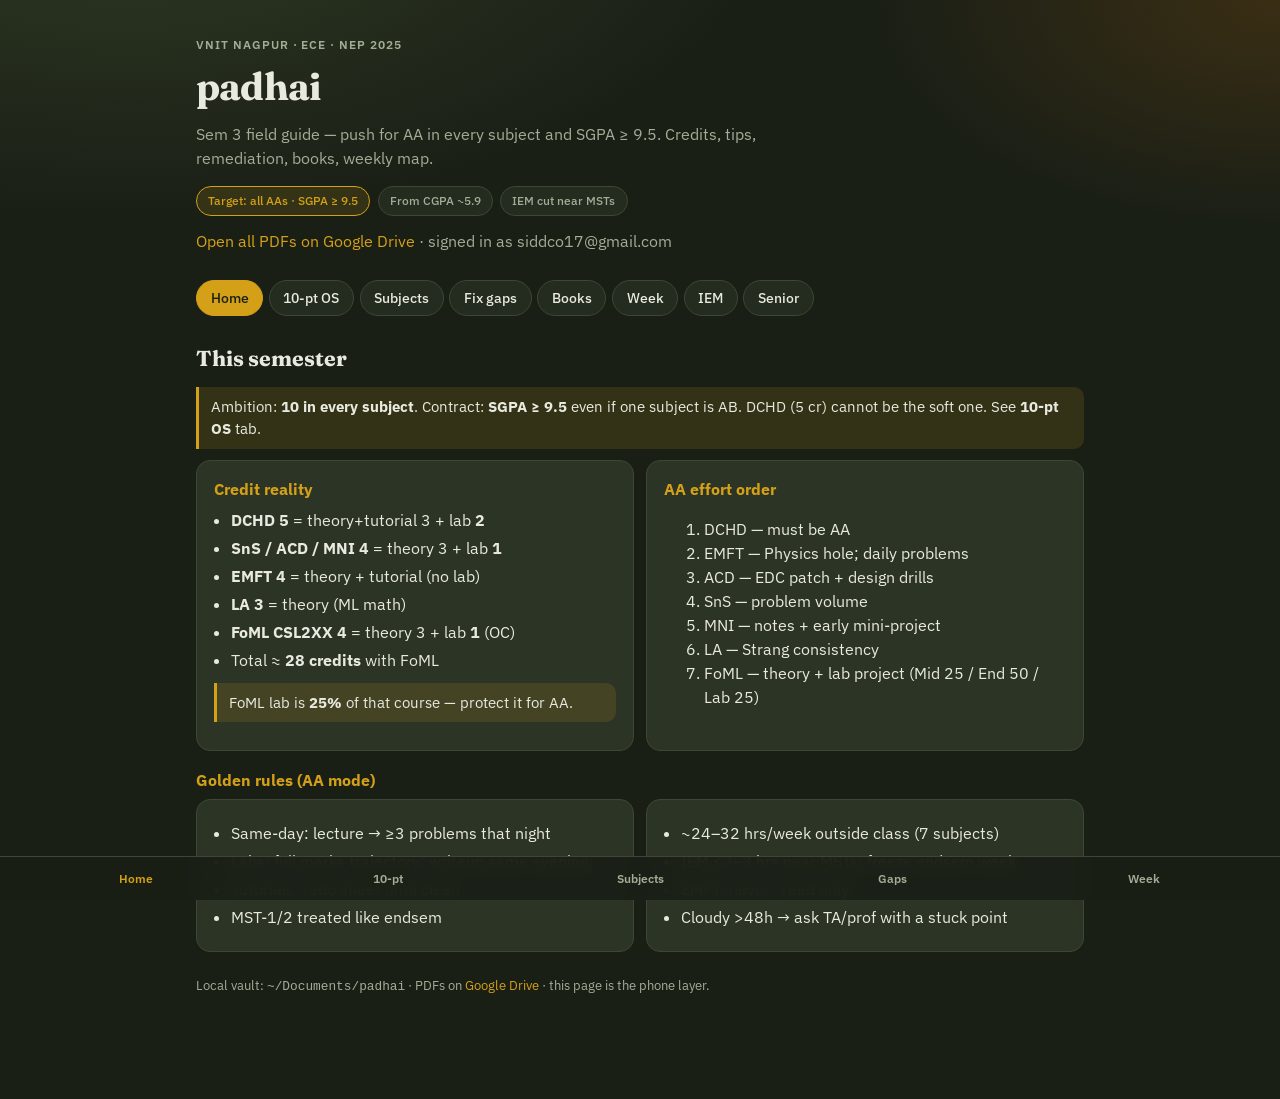
==== commit a4fbdadc: "Merge cf8f77a4d4bf61918bf49c05ef75d443203f3b2a into cbad7574966ea7bc885456258dc9ed24b8fa298c" ====
--- a/docs/index.html
+++ b/docs/index.html
@@ -274,11 +274,11 @@
     <header class="hero">
       <div class="eyebrow">VNIT Nagpur · ECE · NEP 2025</div>
       <h1>padhai</h1>
-      <p class="lede">MST-1 mode — labs and catch-up only. All-AA / SGPA ≥ 9.5 is parked until after midsem. IEM is off this semester.</p>
+      <p class="lede">Sem 3 field guide — push for AA in every subject and SGPA ≥ 9.5. Credits, tips, remediation, books, weekly map.</p>
       <div class="pills">
-        <span class="pill hot">MST-1 · ~6 Sep · 18 days</span>
-        <span class="pill">IEM off this term</span>
-        <span class="pill">2.5 h weeknights</span>
+        <span class="pill hot">Target: all AAs · SGPA ≥ 9.5</span>
+        <span class="pill">From CGPA ~5.9</span>
+        <span class="pill">IEM cut near MSTs</span>
       </div>
       <p class="lede" style="margin-top:0.85rem">
         <a href="https://drive.google.com/drive/folders/1sVKhfgNmSfFbm0-W_uqFfpgf9oCO-Yj1" target="_blank" rel="noopener">Open all PDFs on Google Drive</a>
@@ -294,11 +294,12 @@
       <button class="tab" role="tab" data-tab="books" aria-selected="false">Books</button>
       <button class="tab" role="tab" data-tab="week" aria-selected="false">Week</button>
       <button class="tab" role="tab" data-tab="iem" aria-selected="false">IEM</button>
+      <button class="tab" role="tab" data-tab="senior" aria-selected="false">Senior</button>
     </nav>
 
     <section id="home" class="panel active">
       <h2>This semester</h2>
-      <div class="tip">Until MST-1: close the 8 Apple Reminders (journals, vivas, ACD quiz, DCHD tutorial), then catch up FoML / ACD / MNI. Do not open IEM or the e-ink dashboard. Full calendar is in the vault: <code>sem3/_meta/mst1-recovery.md</code>.</div>
+      <div class="tip">Ambition: <b>10 in every subject</b>. Contract: <b>SGPA ≥ 9.5</b> even if one subject is AB. DCHD (5 cr) cannot be the soft one. See <b>10-pt OS</b> tab.</div>
       <div class="grid two">
         <article class="card">
           <h3>Credit reality</h3>
@@ -313,34 +314,35 @@
           <div class="tip">FoML lab is <b>25%</b> of that course — protect it for AA.</div>
         </article>
         <article class="card">
-          <h3>MST-1 effort order</h3>
+          <h3>AA effort order</h3>
           <ol class="tight">
-            <li>Lab journals + vivas (Reminders)</li>
-            <li>ACD quiz + DCHD tutorial sheet</li>
-            <li>FoML catch-up (mid is 25%)</li>
-            <li>ACD theory (Gaikwad 1–2 + Thevenin)</li>
-            <li>MNI one-pagers from your saved PDFs</li>
-            <li>Current DCHD / EMFT / SnS / LA — 30 min notes only</li>
+            <li>DCHD — must be AA</li>
+            <li>EMFT — Physics hole; daily problems</li>
+            <li>ACD — EDC patch + design drills</li>
+            <li>SnS — problem volume</li>
+            <li>MNI — notes + early mini-project</li>
+            <li>LA — Strang consistency</li>
+            <li>FoML — theory + lab project (Mid 25 / End 50 / Lab 25)</li>
           </ol>
         </article>
       </div>
 
-      <h3>Golden rules (MST-1)</h3>
+      <h3>Golden rules (AA mode)</h3>
       <div class="grid two">
         <div class="card">
           <ul class="tight">
-            <li>Same-day: 30 min notes, not 75 min × every subject</li>
-            <li>Labs: writeup the same evening (this is the Reminders list)</li>
-            <li>DCHD tutorial: redo by hand Sat 22</li>
-            <li>Weeknights cap 2.5 h; then sleep</li>
+            <li>Same-day: lecture → ≥3 problems that night</li>
+            <li>Labs: full marks trajectory; writeup same evening</li>
+            <li>Tutorials: redo sheet until clean</li>
+            <li>MST-1/2 treated like endsem</li>
           </ul>
         </div>
         <div class="card">
           <ul class="tight">
-            <li>IEM / e-ink / JyotAI: off until after MST</li>
-            <li>FoML, ACD, MNI catch-up on weekends</li>
-            <li>EMFT: 3 problems on Tue night only (attendance still counts)</li>
-            <li>Cloudy → ask a classmate for note photos, not another tool</li>
+            <li>~24–32 hrs/week outside class (7 subjects)</li>
+            <li>IEM ≤2–3 hrs near MSTs; freeze endsem week</li>
+            <li>EMFT: never “read only”</li>
+            <li>Cloudy &gt;48h → ask TA/prof with a stuck point</li>
           </ul>
         </div>
       </div>
@@ -348,7 +350,7 @@
 
     <section id="aa" class="panel">
       <h2>10-pointer OS</h2>
-      <p class="muted small">Parked until after MST-1. Live plan is MST-1 recovery: labs first, 2.5 h nights, IEM off. This tab is the old ambition math.</p>
+      <p class="muted small">From CGPA ~5.9 → all AAs if possible; floor SGPA ≥ 9.5. Load ≈ 28 cr with FoML (CSL2XX).</p>
 
       <article class="card">
         <h3>SGPA math (28 credits)</h3>
@@ -464,11 +466,9 @@
             <tr><td><a href="https://drive.google.com/drive/folders/1_rukx9_DuLOlbxeYBJCQrLAqIDZWQ8_q" target="_blank" rel="noopener">MNI</a></td><td><a href="https://drive.google.com/file/d/1NmPbQhFRgBsBd8yIdsnMH9wtQG9yy81P/view" target="_blank" rel="noopener">Bentley — Measurement Systems</a></td><td class="chip ok">Drive</td></tr>
             <tr><td><a href="https://drive.google.com/drive/folders/1_rukx9_DuLOlbxeYBJCQrLAqIDZWQ8_q" target="_blank" rel="noopener">MNI</a></td><td><a href="https://drive.google.com/file/d/1RgOxrBMCtzjZpGnq8USYfAcJwEZnSYAt/view" target="_blank" rel="noopener">Doebelin — Measurement Systems (prof “Doble”)</a></td><td class="chip ok">Drive</td></tr>
             <tr><td>Prereq</td><td>Alexander &amp; Sadiku — Electric Circuits</td><td class="chip ok">Have (laptop)</td></tr>
-            <tr><td><a href="https://drive.google.com/drive/folders/1UQikhwmZtOb4TVHn-LekU_utYs5URGbT" target="_blank" rel="noopener">FoML</a></td><td><a href="https://drive.google.com/file/d/12n-qgRHFbbrFgng001HbzAZNx_7pqUe3/view" target="_blank" rel="noopener">Mitchell — Machine Learning</a></td><td class="chip ok">Drive</td></tr>
-            <tr><td><a href="https://drive.google.com/drive/folders/1UQikhwmZtOb4TVHn-LekU_utYs5URGbT" target="_blank" rel="noopener">FoML</a></td><td><a href="https://drive.google.com/file/d/1KqIvsoajLWYnf-ZVOCRHn9C7HdBa0Bpu/view" target="_blank" rel="noopener">Deisenroth — Mathematics for ML</a></td><td class="chip ok">Drive</td></tr>
-            <tr><td><a href="https://drive.google.com/drive/folders/1GWh7NuQbMhX8bUDXQsQlLuC0L8amZPZR" target="_blank" rel="noopener">FoML lab</a></td><td><a href="https://drive.google.com/file/d/1_dEK1Eh8iWa9n9Ni34YHY0PeUzpm88zK/view" target="_blank" rel="noopener">Géron — Hands-On ML</a></td><td class="chip ok">Drive</td></tr>
-            <tr><td><a href="https://drive.google.com/drive/folders/1_rukx9_DuLOlbxeYBJCQrLAqIDZWQ8_q" target="_blank" rel="noopener">MNI</a></td><td><a href="https://drive.google.com/file/d/1qznf6YvrideSr3icKJ6xwWqDxXmJ2rJy/view" target="_blank" rel="noopener">Sawhney — Electrical &amp; Electronic Measurements</a> (Zot Hub)</td><td class="chip ok">Drive</td></tr>
-            <tr><td><a href="https://drive.google.com/drive/folders/1ynWWrkhsMD2dYo7IUFgM9zfX0hNm8Dzc" target="_blank" rel="noopener">SnS</a></td><td><a href="https://drive.google.com/file/d/11BedY_HEZsqVKWaOw7A3av1Tk88fU6w4/view" target="_blank" rel="noopener">Haykin — Signals &amp; Systems</a> (Zot Hub)</td><td class="chip ok">Drive</td></tr>
+            <tr><td><a href="https://drive.google.com/drive/folders/1UQikhwmZtOb4TVHn-LekU_utYs5URGbT" target="_blank" rel="noopener">FoML</a></td><td>Mitchell — Machine Learning <b>or</b> Alpaydin</td><td class="chip warn">Need</td></tr>
+            <tr><td><a href="https://drive.google.com/drive/folders/1UQikhwmZtOb4TVHn-LekU_utYs5URGbT" target="_blank" rel="noopener">FoML</a></td><td>Deisenroth — Mathematics for ML (free)</td><td class="chip warn">Need</td></tr>
+            <tr><td><a href="https://drive.google.com/drive/folders/1GWh7NuQbMhX8bUDXQsQlLuC0L8amZPZR" target="_blank" rel="noopener">FoML lab</a></td><td>Géron — Hands-On ML (optional)</td><td class="chip warn">Nice</td></tr>
             <tr><td>Optional</td><td>Schaum’s SnS</td><td class="chip warn">MST only</td></tr>
           </tbody>
         </table>
@@ -478,61 +478,73 @@
 
     <section id="week" class="panel">
       <h2>Weekly map</h2>
-      <p class="muted small">From your timetable. Tap a day.</p>
+      <p class="muted small">Synced to your live calendar (incl. FoML). Tap a day.</p>
 
       <details class="day" open>
         <summary>Monday — ends 6pm</summary>
-        <div class="slot">8:00 LA · <b>9:00 FoML</b> · 11:00 DCHD · 12:00 SnS</div>
-        <div class="slot">15:00 DCHD tutorial · <b>16:00–18:00 SnS Lab</b></div>
-        <div class="slot tip">Night (2.5 h): DCHD tutorial / HDL journal. Stop after that.</div>
+        <div class="slot">8:00–8:55 LA · <b>9:00–10:00 FoML</b> · 11:00–11:55 DCHD · 12:00–12:55 SnS</div>
+        <div class="slot">15:00–16:00 DCHD tutorial · <b>16:00–18:00 SnS Lab</b></div>
+        <div class="slot tip">Night AA: DCHD redo + HDL (7–9) — non-negotiable · FoML same-day ≤3 problems</div>
       </details>
       <details class="day">
         <summary>Tuesday — heavy</summary>
-        <div class="slot"><b>8:00 FoML</b> · 9:00 LA · 10:00 MNI · 11:00 EMFT · 12:00 ACD</div>
-        <div class="slot"><b>14:00–16:00 DCHD Lab</b> · 16:00 EMFT tutorial</div>
-        <div class="slot tip">Night: DCHD journal + 3 EMFT problems. 15 min viva bullets.</div>
+        <div class="slot"><b>8:00–9:00 FoML</b> · 9:00–9:55 LA · 10:00–10:55 MNI · 11:00–11:55 EMFT · 12:00–12:55 ACD</div>
+        <div class="slot"><b>14:00–16:00 DCHD Lab</b> · 16:00–17:00 EMFT tutorial</div>
+        <div class="slot tip">Night AA: EMFT tutorial sheet clean + LA problems</div>
       </details>
       <details class="day">
         <summary>Wednesday</summary>
-        <div class="slot">8:00 MNI · <b>9:00 FoML</b> · 11:00 EMFT · 12:00 ACD</div>
+        <div class="slot">8:00–8:55 MNI · <b>9:00–10:00 FoML</b> · 11:00–11:55 EMFT · 12:00–12:55 ACD</div>
         <div class="slot"><b>14:00–16:00 MNI Lab</b></div>
-        <div class="slot tip">Night: MNI journal + one-pager from the PDFs you already saved.</div>
+        <div class="slot tip">Evening: MNI writeup + FoML theory recap (from Mon–Wed lectures)</div>
       </details>
       <details class="day">
-        <summary>Thursday — FoML lab (no IEM block)</summary>
-        <div class="slot">9:00 SnS · 10:00 DCHD · 11:00 LA · 12:00 MNI</div>
+        <summary>Thursday — FoML lab day</summary>
+        <div class="slot">9:00–9:55 SnS · 10:00–10:55 DCHD · 11:00–11:55 LA · 12:00–12:55 MNI</div>
         <div class="slot"><b>14:00–16:00 FoML Lab</b></div>
-        <div class="slot tip">Night: FoML notebook same day, then linreg / trees.</div>
+        <div class="slot tip">Evening: FoML lab notebook same day + SnS deep problems (Thu free afternoon is gone)</div>
       </details>
       <details class="day">
         <summary>Friday</summary>
-        <div class="slot"><b>8:00 FoML</b> · 9:00 SnS · 10:00 DCHD · 11:00 ACD · 12:00 EMFT</div>
+        <div class="slot">9:00–9:55 SnS · 10:00–10:55 DCHD · 11:00–11:55 ACD · 12:00–12:55 EMFT</div>
         <div class="slot"><b>14:00–16:00 ACD Lab</b></div>
-        <div class="slot tip">Night: ACD journal + 30 min quiz drill.</div>
+        <div class="slot tip">Evening: ACD sim + week scorecard (FoML / DCHD / EMFT slipping?)</div>
       </details>
 
       <article class="card" style="margin-top:0.8rem">
-        <h3>Weekend (MST-1 catch-up)</h3>
+        <h3>FoML on calendar</h3>
         <ul class="tight">
-          <li>Cap at 5 h with a break. No IEM, no dashboard.</li>
-          <li>Sat 22: FoML blank weeks (Bayes / metrics / linreg) + DCHD tutorial by hand</li>
-          <li>Sun 23: MNI one-pagers + ACD quiz sheet</li>
-          <li>Sat–Sun 29–30: problems only, no new chapters</li>
+          <li>Theory: Mon 9–10 · Tue 8–9 · Wed 9–10</li>
+          <li>Lab: Thu 14:00–16:00 (25% of course — protect writeups)</li>
+        </ul>
+      </article>
+
+      <article class="card" style="margin-top:0.8rem">
+        <h3>Weekend template (AA mode)</h3>
+        <ul class="tight">
+          <li>Sat: EMFT or ACD deep 3h + DCHD HDL 2h + FoML project/lab polish 2h</li>
+          <li>Sun: SnS 2h + FoML theory 1.5h + weakest subject 2h + remediation 1h</li>
+          <li>MST weeks: IEM ≤2–3h; endsem week = freeze</li>
         </ul>
       </article>
     </section>
 
     <section id="iem" class="panel">
       <h2>IEM / audio track</h2>
-      <p class="muted">Off for this semester (19 Aug). E-ink dashboard is done. SnS lab remains the academic twin if you need a story after MST.</p>
+      <p class="muted">Consumer audio path: firmware + DSP later. This semester SnS is the academic twin of your project.</p>
       <article class="card">
-        <h3>Do not open until after MST-1</h3>
-        <ul class="tight">
-          <li><code>iem-fr-eq</code></li>
-          <li>Further e-ink / iBoard work</li>
-          <li>JyotAI</li>
-        </ul>
-        <div class="tip">If you catch yourself opening any of these, close it and do the next lab journal instead.</div>
+        <h3>8-week starter (6 hrs/week)</h3>
+        <ol class="tight">
+          <li>Waveform notebook</li>
+          <li>FFT / spectrum</li>
+          <li>EQ / filters + A/B WAVs</li>
+          <li>Measurement setup (IEM → mic)</li>
+          <li>Rough FR curve</li>
+          <li>Auto-EQ prototype</li>
+          <li>Demo + README</li>
+          <li>Bridge note toward on-device EQ / ANC later</li>
+        </ol>
+        <div class="tip">Repo: <code>iem-fr-eq</code>. Link SnS lab scripts into the story for US MS SOP later.</div>
       </article>
       <article class="card">
         <h3>Course links</h3>
@@ -543,6 +555,57 @@
           <li>MNI → mics, errors, ADC, conditioning</li>
           <li>DCHD → digital EQ / FPGA audio later</li>
         </ul>
+      </article>
+    </section>
+
+    <section id="senior" class="panel">
+      <h2>Senior resources</h2>
+      <p class="muted small">Full Drive (Sem 3–8) scanned; links below map to <b>your</b> NEP Sem 3 subjects wherever they appear. PDFs stay on Drive.</p>
+      <div class="tip">Senior batch layout ≠ yours: DCHD/EMFT in their Sem 4, MNI in Sem 5, FoML in Sem 7. SnS/LA/EDC in their Sem 3.</div>
+
+      <article class="card">
+        <h3>Master catalog (repo)</h3>
+        <ul class="tight">
+          <li><a href="https://github.com/Siddco17/padhai/blob/main/sem3/_meta/senior-resources.md">senior-resources.md</a> — cross-sem map + all links</li>
+          <li><a href="https://github.com/Siddco17/padhai/blob/main/sem3/_meta/software-setup.md">software-setup.md</a> — Multisim, Python, MATLAB</li>
+          <li><a href="https://hackmd.io/@vedantphuse/ece-sy-resources">HackMD</a> — full install guide</li>
+        </ul>
+      </article>
+
+      <article class="card" style="overflow-x:auto">
+        <h3>Where each subject lives (senior folders)</h3>
+        <table>
+          <thead>
+            <tr><th>Your subject</th><th>Senior sem</th><th>Folder</th></tr>
+          </thead>
+          <tbody>
+            <tr><td>Linear Algebra</td><td>3 + 4</td><td><a href="https://drive.google.com/drive/folders/1x2aIkE4GUD2_94wjnYRg3Olp10MRPGeA">MATH</a> · <a href="https://drive.google.com/drive/folders/1EPb6CQM352szshBi5MEslM0QqkM3yOhF">NMPT</a></td></tr>
+            <tr><td>DCHD</td><td>4 (+6 supp.)</td><td><a href="https://drive.google.com/drive/folders/1COvgM8PFxMLqgIKnUClED2piSQyu3IWd">DCMP</a> · <a href="https://drive.google.com/drive/folders/1Ga_C_9EKAJ9iwt_ES-GVf1zVRjqNmlvI">DCMP LAB</a></td></tr>
+            <tr><td>SnS</td><td>3</td><td><a href="https://drive.google.com/drive/folders/1qnvu7LE6jnU6zVWeViQSSEMNbOS3OP6c">SNS THEORY</a></td></tr>
+            <tr><td>EMFT</td><td>4</td><td><a href="https://drive.google.com/drive/folders/1yUe8g9vFnAXB_Ry3GotzQm4h_SoTREfi">EMFT</a></td></tr>
+            <tr><td>ACD</td><td>3 + 4</td><td><a href="https://drive.google.com/drive/folders/13DeUiDceAHXClNa5tbd3ahd34R0EMMZy">EDC</a> · <a href="https://drive.google.com/drive/folders/1Nv9MXxzeP-mTBm83DdBuXv5gTvqc4dyu">ACD</a></td></tr>
+            <tr><td>MNI</td><td>5</td><td><a href="https://drive.google.com/drive/folders/1R5E5JMh3NefV2OPDd44-eChcfc3RRRDn">MnI Theory</a></td></tr>
+            <tr><td>FoML</td><td>7</td><td><a href="https://drive.google.com/drive/folders/1moLGolEuzMWXkMTLDSMND5AAvY072J9d">MACHINE LEARNING</a></td></tr>
+          </tbody>
+        </table>
+      </article>
+
+      <article class="card" style="overflow-x:auto">
+        <h3>PYQs (W22 + S23) — one tap</h3>
+        <table>
+          <thead>
+            <tr><th>Subject</th><th>Link</th></tr>
+          </thead>
+          <tbody>
+            <tr><td>Linear Algebra</td><td><a href="https://drive.google.com/file/d/18X9NAy7EjjSXPRukf7Puh3LospPRSjg7/view">L. Algebra &amp; NMPT</a></td></tr>
+            <tr><td>DCHD</td><td><a href="https://drive.google.com/file/d/1CDCgFJXuMcFF0sgIKBeP73A04bAS2huI/view">DCMP</a></td></tr>
+            <tr><td>SnS</td><td><a href="https://drive.google.com/file/d/1wH8haA2xqSMsXEZMR_L5IYMCXMEPgGFZ/view">SNS</a></td></tr>
+            <tr><td>EMFT</td><td><a href="https://drive.google.com/file/d/1Hl04J_9j44Qe3NoJZMtoSqw0V4kQ9dsz/view">EMFT</a></td></tr>
+            <tr><td>ACD</td><td><a href="https://drive.google.com/file/d/1C87CKwyRna3D0yvWaL04r3O2vaW5-ckS/view">ACD</a></td></tr>
+            <tr><td>MNI</td><td><a href="https://drive.google.com/file/d/1Tx8GH_4p1MI_TuqfuMePhN3Zt8wccc_v/view">MI-pyqs</a></td></tr>
+            <tr><td>FoML (OC)</td><td><a href="https://drive.google.com/file/d/1be6rKMR5q7qWpN7xLc8cA-kMiIxTgzkd/view">OCs</a></td></tr>
+          </tbody>
+        </table>
       </article>
     </section>
 
@@ -855,7 +918,7 @@
         ltp: "3-0-2",
         credits: "4 OC (theory 3 + lab 1)",
         risk: "warn",
-        books: "Mitchell (primary). Deisenroth MML. Géron for lab. Alpaydin still optional.",
+        books: "Mitchell or Alpaydin (fetch). Deisenroth MML (free). Géron for lab. Trivedi for probability. Bishop only as heavy ref.",
         blurb: "CSE open course: probability and Naive Bayes, supervised/unsupervised paradigms, linear models, neural nets and backprop, trees/KNN/k-means, then features/PCA and engineering case studies. Lab is 25% of the grade and includes a real-life project. Prerequisite: CSL101. Confirm the final numeric code on registration.",
         eval: "Mid-sem 25% · End-sem 50% · Lab 25%. Lab decides AA as much as the endsem.",
         outcomes: [
@@ -922,9 +985,7 @@
     }
 
     function prettyFile(name) {
-      return name
-        .replace(/^zot-hub(?:-edc)?\//, "")
-        .replace(/^\d{8}T\d{6}Z_(?:[a-f0-9]{8}_)?/, "");
+      return name.replace(/^\d{8}T\d{6}Z_(?:[a-f0-9]{8}_)?/, "");
     }
 
     function fileLinks(files) {
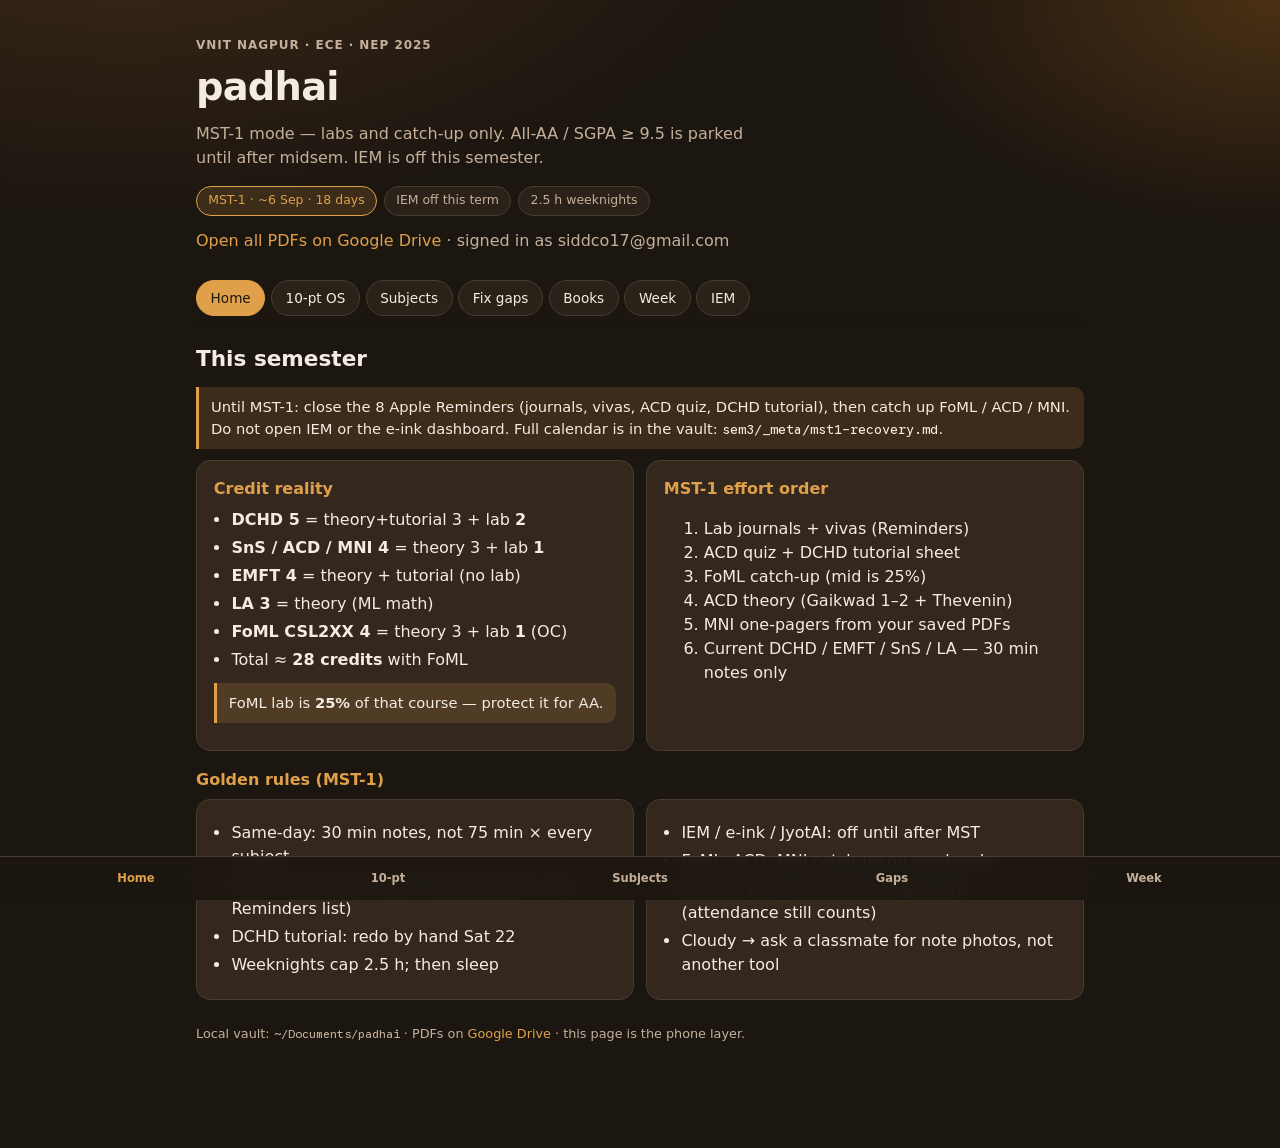
==== commit 8e38c5ed: "Cursor: Apply local changes for cloud agent" ====
--- a/docs/index.html
+++ b/docs/index.html
@@ -3,41 +3,42 @@
 <head>
   <meta charset="UTF-8" />
   <meta name="viewport" content="width=device-width, initial-scale=1, viewport-fit=cover" />
-  <meta name="theme-color" content="#1a1f16" />
+  <meta name="theme-color" content="#1c1610" />
   <meta name="apple-mobile-web-app-capable" content="yes" />
   <meta name="apple-mobile-web-app-status-bar-style" content="black-translucent" />
   <meta name="description" content="VNIT ECE Sem 3 study portal — guides, tips, remediation, books." />
   <title>padhai · Sem 3</title>
   <link rel="preconnect" href="https://fonts.googleapis.com" />
   <link rel="preconnect" href="https://fonts.gstatic.com" crossorigin />
-  <link href="https://fonts.googleapis.com/css2?family=Fraunces:opsz,wght@9..144,500;9..144,700&family=IBM+Plex+Sans:wght@400;500;600&display=swap" rel="stylesheet" />
+  <link href="https://fonts.googleapis.com/css2?family=Google+Sans+Code:ital,wght@0,300..800;1,300..800&family=Google+Sans+Flex:opsz,wght@8..144,1..1000&display=swap" rel="stylesheet" />
   <style>
     :root {
-      --bg: #1a1f16;
-      --bg-elev: #242b1f;
-      --bg-card: #2c3426;
-      --line: #3d4734;
-      --text: #e8eadf;
-      --muted: #a3ad96;
-      --accent: #d4a017;
-      --accent-soft: rgba(212, 160, 23, 0.14);
-      --ok: #7cb87c;
+      --bg: #1c1610;
+      --bg-elev: #2a2118;
+      --bg-card: #34281e;
+      --line: #4a3c2e;
+      --text: #f4ece3;
+      --muted: #c4b09a;
+      --accent: #e0a04a;
+      --accent-soft: rgba(224, 160, 74, 0.16);
+      --ok: #b8a45a;
       --warn: #e0a06a;
       --danger: #d97b6c;
       --radius: 14px;
-      --font: "IBM Plex Sans", system-ui, sans-serif;
-      --display: "Fraunces", Georgia, serif;
+      --font: "Google Sans Flex", system-ui, sans-serif;
+      --display: "Google Sans Flex", system-ui, sans-serif;
+      --mono: "Google Sans Code", ui-monospace, monospace;
       --safe-bottom: env(safe-area-inset-bottom, 0px);
     }
 
     * { box-sizing: border-box; }
-    html { scroll-behavior: smooth; }
+    html { scroll-behavior: smooth; font-optical-sizing: auto; }
     body {
       margin: 0;
       font-family: var(--font);
       background:
-        radial-gradient(1200px 600px at 10% -10%, #2f3a24 0%, transparent 55%),
-        radial-gradient(900px 500px at 100% 0%, #3a2e14 0%, transparent 45%),
+        radial-gradient(1200px 600px at 10% -10%, #3d2a18 0%, transparent 55%),
+        radial-gradient(900px 500px at 100% 0%, #4a3014 0%, transparent 45%),
         var(--bg);
       color: var(--text);
       line-height: 1.5;
@@ -47,6 +48,10 @@
 
     a { color: var(--accent); text-decoration: none; }
     a:hover { text-decoration: underline; }
+    code, kbd {
+      font-family: var(--mono);
+      font-size: 0.92em;
+    }
 
     .wrap { width: min(920px, 100%); margin: 0 auto; padding: 1rem 1rem 2rem; }
 
@@ -110,7 +115,7 @@
     .tab[aria-selected="true"] {
       background: var(--accent);
       border-color: var(--accent);
-      color: #1a1f16;
+      color: #1c1610;
     }
 
     section.panel { display: none; animation: fade 0.2s ease; }
@@ -160,7 +165,7 @@
       padding: 0.15rem 0.45rem;
       background: var(--bg-elev);
     }
-    .chip.ok { color: var(--ok); border-color: #3f5a3f; }
+    .chip.ok { color: var(--ok); border-color: #5a5232; }
     .chip.warn { color: var(--warn); border-color: #6a4d32; }
     .chip.danger { color: var(--danger); border-color: #6a3d36; }
 
@@ -212,7 +217,7 @@
       position: fixed;
       left: 0; right: 0; bottom: 0;
       padding: 0.45rem 0.75rem calc(0.45rem + var(--safe-bottom));
-      background: rgba(26, 31, 22, 0.92);
+      background: rgba(28, 22, 16, 0.92);
       backdrop-filter: blur(10px);
       border-top: 1px solid var(--line);
       display: flex;
@@ -274,11 +279,11 @@
     <header class="hero">
       <div class="eyebrow">VNIT Nagpur · ECE · NEP 2025</div>
       <h1>padhai</h1>
-      <p class="lede">Sem 3 field guide — push for AA in every subject and SGPA ≥ 9.5. Credits, tips, remediation, books, weekly map.</p>
+      <p class="lede">MST-1 mode — labs and catch-up only. All-AA / SGPA ≥ 9.5 is parked until after midsem. IEM is off this semester.</p>
       <div class="pills">
-        <span class="pill hot">Target: all AAs · SGPA ≥ 9.5</span>
-        <span class="pill">From CGPA ~5.9</span>
-        <span class="pill">IEM cut near MSTs</span>
+        <span class="pill hot">MST-1 · ~6 Sep · 18 days</span>
+        <span class="pill">IEM off this term</span>
+        <span class="pill">2.5 h weeknights</span>
       </div>
       <p class="lede" style="margin-top:0.85rem">
         <a href="https://drive.google.com/drive/folders/1sVKhfgNmSfFbm0-W_uqFfpgf9oCO-Yj1" target="_blank" rel="noopener">Open all PDFs on Google Drive</a>
@@ -294,12 +299,11 @@
       <button class="tab" role="tab" data-tab="books" aria-selected="false">Books</button>
       <button class="tab" role="tab" data-tab="week" aria-selected="false">Week</button>
       <button class="tab" role="tab" data-tab="iem" aria-selected="false">IEM</button>
-      <button class="tab" role="tab" data-tab="senior" aria-selected="false">Senior</button>
     </nav>
 
     <section id="home" class="panel active">
       <h2>This semester</h2>
-      <div class="tip">Ambition: <b>10 in every subject</b>. Contract: <b>SGPA ≥ 9.5</b> even if one subject is AB. DCHD (5 cr) cannot be the soft one. See <b>10-pt OS</b> tab.</div>
+      <div class="tip">Until MST-1: close the 8 Apple Reminders (journals, vivas, ACD quiz, DCHD tutorial), then catch up FoML / ACD / MNI. Do not open IEM or the e-ink dashboard. Full calendar is in the vault: <code>sem3/_meta/mst1-recovery.md</code>.</div>
       <div class="grid two">
         <article class="card">
           <h3>Credit reality</h3>
@@ -314,35 +318,34 @@
           <div class="tip">FoML lab is <b>25%</b> of that course — protect it for AA.</div>
         </article>
         <article class="card">
-          <h3>AA effort order</h3>
+          <h3>MST-1 effort order</h3>
           <ol class="tight">
-            <li>DCHD — must be AA</li>
-            <li>EMFT — Physics hole; daily problems</li>
-            <li>ACD — EDC patch + design drills</li>
-            <li>SnS — problem volume</li>
-            <li>MNI — notes + early mini-project</li>
-            <li>LA — Strang consistency</li>
-            <li>FoML — theory + lab project (Mid 25 / End 50 / Lab 25)</li>
+            <li>Lab journals + vivas (Reminders)</li>
+            <li>ACD quiz + DCHD tutorial sheet</li>
+            <li>FoML catch-up (mid is 25%)</li>
+            <li>ACD theory (Gaikwad 1–2 + Thevenin)</li>
+            <li>MNI one-pagers from your saved PDFs</li>
+            <li>Current DCHD / EMFT / SnS / LA — 30 min notes only</li>
           </ol>
         </article>
       </div>
 
-      <h3>Golden rules (AA mode)</h3>
+      <h3>Golden rules (MST-1)</h3>
       <div class="grid two">
         <div class="card">
           <ul class="tight">
-            <li>Same-day: lecture → ≥3 problems that night</li>
-            <li>Labs: full marks trajectory; writeup same evening</li>
-            <li>Tutorials: redo sheet until clean</li>
-            <li>MST-1/2 treated like endsem</li>
+            <li>Same-day: 30 min notes, not 75 min × every subject</li>
+            <li>Labs: writeup the same evening (this is the Reminders list)</li>
+            <li>DCHD tutorial: redo by hand Sat 22</li>
+            <li>Weeknights cap 2.5 h; then sleep</li>
           </ul>
         </div>
         <div class="card">
           <ul class="tight">
-            <li>~24–32 hrs/week outside class (7 subjects)</li>
-            <li>IEM ≤2–3 hrs near MSTs; freeze endsem week</li>
-            <li>EMFT: never “read only”</li>
-            <li>Cloudy &gt;48h → ask TA/prof with a stuck point</li>
+            <li>IEM / e-ink / JyotAI: off until after MST</li>
+            <li>FoML, ACD, MNI catch-up on weekends</li>
+            <li>EMFT: 3 problems on Tue night only (attendance still counts)</li>
+            <li>Cloudy → ask a classmate for note photos, not another tool</li>
           </ul>
         </div>
       </div>
@@ -350,7 +353,7 @@
 
     <section id="aa" class="panel">
       <h2>10-pointer OS</h2>
-      <p class="muted small">From CGPA ~5.9 → all AAs if possible; floor SGPA ≥ 9.5. Load ≈ 28 cr with FoML (CSL2XX).</p>
+      <p class="muted small">Parked until after MST-1. Live plan is MST-1 recovery: labs first, 2.5 h nights, IEM off. This tab is the old ambition math.</p>
 
       <article class="card">
         <h3>SGPA math (28 credits)</h3>
@@ -466,9 +469,11 @@
             <tr><td><a href="https://drive.google.com/drive/folders/1_rukx9_DuLOlbxeYBJCQrLAqIDZWQ8_q" target="_blank" rel="noopener">MNI</a></td><td><a href="https://drive.google.com/file/d/1NmPbQhFRgBsBd8yIdsnMH9wtQG9yy81P/view" target="_blank" rel="noopener">Bentley — Measurement Systems</a></td><td class="chip ok">Drive</td></tr>
             <tr><td><a href="https://drive.google.com/drive/folders/1_rukx9_DuLOlbxeYBJCQrLAqIDZWQ8_q" target="_blank" rel="noopener">MNI</a></td><td><a href="https://drive.google.com/file/d/1RgOxrBMCtzjZpGnq8USYfAcJwEZnSYAt/view" target="_blank" rel="noopener">Doebelin — Measurement Systems (prof “Doble”)</a></td><td class="chip ok">Drive</td></tr>
             <tr><td>Prereq</td><td>Alexander &amp; Sadiku — Electric Circuits</td><td class="chip ok">Have (laptop)</td></tr>
-            <tr><td><a href="https://drive.google.com/drive/folders/1UQikhwmZtOb4TVHn-LekU_utYs5URGbT" target="_blank" rel="noopener">FoML</a></td><td>Mitchell — Machine Learning <b>or</b> Alpaydin</td><td class="chip warn">Need</td></tr>
-            <tr><td><a href="https://drive.google.com/drive/folders/1UQikhwmZtOb4TVHn-LekU_utYs5URGbT" target="_blank" rel="noopener">FoML</a></td><td>Deisenroth — Mathematics for ML (free)</td><td class="chip warn">Need</td></tr>
-            <tr><td><a href="https://drive.google.com/drive/folders/1GWh7NuQbMhX8bUDXQsQlLuC0L8amZPZR" target="_blank" rel="noopener">FoML lab</a></td><td>Géron — Hands-On ML (optional)</td><td class="chip warn">Nice</td></tr>
+            <tr><td><a href="https://drive.google.com/drive/folders/1UQikhwmZtOb4TVHn-LekU_utYs5URGbT" target="_blank" rel="noopener">FoML</a></td><td><a href="https://drive.google.com/file/d/12n-qgRHFbbrFgng001HbzAZNx_7pqUe3/view" target="_blank" rel="noopener">Mitchell — Machine Learning</a></td><td class="chip ok">Drive</td></tr>
+            <tr><td><a href="https://drive.google.com/drive/folders/1UQikhwmZtOb4TVHn-LekU_utYs5URGbT" target="_blank" rel="noopener">FoML</a></td><td><a href="https://drive.google.com/file/d/1KqIvsoajLWYnf-ZVOCRHn9C7HdBa0Bpu/view" target="_blank" rel="noopener">Deisenroth — Mathematics for ML</a></td><td class="chip ok">Drive</td></tr>
+            <tr><td><a href="https://drive.google.com/drive/folders/1GWh7NuQbMhX8bUDXQsQlLuC0L8amZPZR" target="_blank" rel="noopener">FoML lab</a></td><td><a href="https://drive.google.com/file/d/1_dEK1Eh8iWa9n9Ni34YHY0PeUzpm88zK/view" target="_blank" rel="noopener">Géron — Hands-On ML</a></td><td class="chip ok">Drive</td></tr>
+            <tr><td><a href="https://drive.google.com/drive/folders/1_rukx9_DuLOlbxeYBJCQrLAqIDZWQ8_q" target="_blank" rel="noopener">MNI</a></td><td><a href="https://drive.google.com/file/d/1qznf6YvrideSr3icKJ6xwWqDxXmJ2rJy/view" target="_blank" rel="noopener">Sawhney — Electrical &amp; Electronic Measurements</a> (Zot Hub)</td><td class="chip ok">Drive</td></tr>
+            <tr><td><a href="https://drive.google.com/drive/folders/1ynWWrkhsMD2dYo7IUFgM9zfX0hNm8Dzc" target="_blank" rel="noopener">SnS</a></td><td><a href="https://drive.google.com/file/d/11BedY_HEZsqVKWaOw7A3av1Tk88fU6w4/view" target="_blank" rel="noopener">Haykin — Signals &amp; Systems</a> (Zot Hub)</td><td class="chip ok">Drive</td></tr>
             <tr><td>Optional</td><td>Schaum’s SnS</td><td class="chip warn">MST only</td></tr>
           </tbody>
         </table>
@@ -478,73 +483,61 @@
 
     <section id="week" class="panel">
       <h2>Weekly map</h2>
-      <p class="muted small">Synced to your live calendar (incl. FoML). Tap a day.</p>
+      <p class="muted small">From your timetable. Tap a day.</p>
 
       <details class="day" open>
         <summary>Monday — ends 6pm</summary>
-        <div class="slot">8:00–8:55 LA · <b>9:00–10:00 FoML</b> · 11:00–11:55 DCHD · 12:00–12:55 SnS</div>
-        <div class="slot">15:00–16:00 DCHD tutorial · <b>16:00–18:00 SnS Lab</b></div>
-        <div class="slot tip">Night AA: DCHD redo + HDL (7–9) — non-negotiable · FoML same-day ≤3 problems</div>
+        <div class="slot">8:00 LA · <b>9:00 FoML</b> · 11:00 DCHD · 12:00 SnS</div>
+        <div class="slot">15:00 DCHD tutorial · <b>16:00–18:00 SnS Lab</b></div>
+        <div class="slot tip">Night (2.5 h): DCHD tutorial / HDL journal. Stop after that.</div>
       </details>
       <details class="day">
         <summary>Tuesday — heavy</summary>
-        <div class="slot"><b>8:00–9:00 FoML</b> · 9:00–9:55 LA · 10:00–10:55 MNI · 11:00–11:55 EMFT · 12:00–12:55 ACD</div>
-        <div class="slot"><b>14:00–16:00 DCHD Lab</b> · 16:00–17:00 EMFT tutorial</div>
-        <div class="slot tip">Night AA: EMFT tutorial sheet clean + LA problems</div>
+        <div class="slot"><b>8:00 FoML</b> · 9:00 LA · 10:00 MNI · 11:00 EMFT · 12:00 ACD</div>
+        <div class="slot"><b>14:00–16:00 DCHD Lab</b> · 16:00 EMFT tutorial</div>
+        <div class="slot tip">Night: DCHD journal + 3 EMFT problems. 15 min viva bullets.</div>
       </details>
       <details class="day">
         <summary>Wednesday</summary>
-        <div class="slot">8:00–8:55 MNI · <b>9:00–10:00 FoML</b> · 11:00–11:55 EMFT · 12:00–12:55 ACD</div>
+        <div class="slot">8:00 MNI · <b>9:00 FoML</b> · 11:00 EMFT · 12:00 ACD</div>
         <div class="slot"><b>14:00–16:00 MNI Lab</b></div>
-        <div class="slot tip">Evening: MNI writeup + FoML theory recap (from Mon–Wed lectures)</div>
+        <div class="slot tip">Night: MNI journal + one-pager from the PDFs you already saved.</div>
       </details>
       <details class="day">
-        <summary>Thursday — FoML lab day</summary>
-        <div class="slot">9:00–9:55 SnS · 10:00–10:55 DCHD · 11:00–11:55 LA · 12:00–12:55 MNI</div>
+        <summary>Thursday — FoML lab (no IEM block)</summary>
+        <div class="slot">9:00 SnS · 10:00 DCHD · 11:00 LA · 12:00 MNI</div>
         <div class="slot"><b>14:00–16:00 FoML Lab</b></div>
-        <div class="slot tip">Evening: FoML lab notebook same day + SnS deep problems (Thu free afternoon is gone)</div>
+        <div class="slot tip">Night: FoML notebook same day, then linreg / trees.</div>
       </details>
       <details class="day">
         <summary>Friday</summary>
-        <div class="slot">9:00–9:55 SnS · 10:00–10:55 DCHD · 11:00–11:55 ACD · 12:00–12:55 EMFT</div>
+        <div class="slot"><b>8:00 FoML</b> · 9:00 SnS · 10:00 DCHD · 11:00 ACD · 12:00 EMFT</div>
         <div class="slot"><b>14:00–16:00 ACD Lab</b></div>
-        <div class="slot tip">Evening: ACD sim + week scorecard (FoML / DCHD / EMFT slipping?)</div>
+        <div class="slot tip">Night: ACD journal + 30 min quiz drill.</div>
       </details>
 
       <article class="card" style="margin-top:0.8rem">
-        <h3>FoML on calendar</h3>
+        <h3>Weekend (MST-1 catch-up)</h3>
         <ul class="tight">
-          <li>Theory: Mon 9–10 · Tue 8–9 · Wed 9–10</li>
-          <li>Lab: Thu 14:00–16:00 (25% of course — protect writeups)</li>
-        </ul>
-      </article>
-
-      <article class="card" style="margin-top:0.8rem">
-        <h3>Weekend template (AA mode)</h3>
-        <ul class="tight">
-          <li>Sat: EMFT or ACD deep 3h + DCHD HDL 2h + FoML project/lab polish 2h</li>
-          <li>Sun: SnS 2h + FoML theory 1.5h + weakest subject 2h + remediation 1h</li>
-          <li>MST weeks: IEM ≤2–3h; endsem week = freeze</li>
+          <li>Cap at 5 h with a break. No IEM, no dashboard.</li>
+          <li>Sat 22: FoML blank weeks (Bayes / metrics / linreg) + DCHD tutorial by hand</li>
+          <li>Sun 23: MNI one-pagers + ACD quiz sheet</li>
+          <li>Sat–Sun 29–30: problems only, no new chapters</li>
         </ul>
       </article>
     </section>
 
     <section id="iem" class="panel">
       <h2>IEM / audio track</h2>
-      <p class="muted">Consumer audio path: firmware + DSP later. This semester SnS is the academic twin of your project.</p>
+      <p class="muted">Off for this semester (19 Aug). E-ink dashboard is done. SnS lab remains the academic twin if you need a story after MST.</p>
       <article class="card">
-        <h3>8-week starter (6 hrs/week)</h3>
-        <ol class="tight">
-          <li>Waveform notebook</li>
-          <li>FFT / spectrum</li>
-          <li>EQ / filters + A/B WAVs</li>
-          <li>Measurement setup (IEM → mic)</li>
-          <li>Rough FR curve</li>
-          <li>Auto-EQ prototype</li>
-          <li>Demo + README</li>
-          <li>Bridge note toward on-device EQ / ANC later</li>
-        </ol>
-        <div class="tip">Repo: <code>iem-fr-eq</code>. Link SnS lab scripts into the story for US MS SOP later.</div>
+        <h3>Do not open until after MST-1</h3>
+        <ul class="tight">
+          <li><code>iem-fr-eq</code></li>
+          <li>Further e-ink / iBoard work</li>
+          <li>JyotAI</li>
+        </ul>
+        <div class="tip">If you catch yourself opening any of these, close it and do the next lab journal instead.</div>
       </article>
       <article class="card">
         <h3>Course links</h3>
@@ -555,57 +548,6 @@
           <li>MNI → mics, errors, ADC, conditioning</li>
           <li>DCHD → digital EQ / FPGA audio later</li>
         </ul>
-      </article>
-    </section>
-
-    <section id="senior" class="panel">
-      <h2>Senior resources</h2>
-      <p class="muted small">Full Drive (Sem 3–8) scanned; links below map to <b>your</b> NEP Sem 3 subjects wherever they appear. PDFs stay on Drive.</p>
-      <div class="tip">Senior batch layout ≠ yours: DCHD/EMFT in their Sem 4, MNI in Sem 5, FoML in Sem 7. SnS/LA/EDC in their Sem 3.</div>
-
-      <article class="card">
-        <h3>Master catalog (repo)</h3>
-        <ul class="tight">
-          <li><a href="https://github.com/Siddco17/padhai/blob/main/sem3/_meta/senior-resources.md">senior-resources.md</a> — cross-sem map + all links</li>
-          <li><a href="https://github.com/Siddco17/padhai/blob/main/sem3/_meta/software-setup.md">software-setup.md</a> — Multisim, Python, MATLAB</li>
-          <li><a href="https://hackmd.io/@vedantphuse/ece-sy-resources">HackMD</a> — full install guide</li>
-        </ul>
-      </article>
-
-      <article class="card" style="overflow-x:auto">
-        <h3>Where each subject lives (senior folders)</h3>
-        <table>
-          <thead>
-            <tr><th>Your subject</th><th>Senior sem</th><th>Folder</th></tr>
-          </thead>
-          <tbody>
-            <tr><td>Linear Algebra</td><td>3 + 4</td><td><a href="https://drive.google.com/drive/folders/1x2aIkE4GUD2_94wjnYRg3Olp10MRPGeA">MATH</a> · <a href="https://drive.google.com/drive/folders/1EPb6CQM352szshBi5MEslM0QqkM3yOhF">NMPT</a></td></tr>
-            <tr><td>DCHD</td><td>4 (+6 supp.)</td><td><a href="https://drive.google.com/drive/folders/1COvgM8PFxMLqgIKnUClED2piSQyu3IWd">DCMP</a> · <a href="https://drive.google.com/drive/folders/1Ga_C_9EKAJ9iwt_ES-GVf1zVRjqNmlvI">DCMP LAB</a></td></tr>
-            <tr><td>SnS</td><td>3</td><td><a href="https://drive.google.com/drive/folders/1qnvu7LE6jnU6zVWeViQSSEMNbOS3OP6c">SNS THEORY</a></td></tr>
-            <tr><td>EMFT</td><td>4</td><td><a href="https://drive.google.com/drive/folders/1yUe8g9vFnAXB_Ry3GotzQm4h_SoTREfi">EMFT</a></td></tr>
-            <tr><td>ACD</td><td>3 + 4</td><td><a href="https://drive.google.com/drive/folders/13DeUiDceAHXClNa5tbd3ahd34R0EMMZy">EDC</a> · <a href="https://drive.google.com/drive/folders/1Nv9MXxzeP-mTBm83DdBuXv5gTvqc4dyu">ACD</a></td></tr>
-            <tr><td>MNI</td><td>5</td><td><a href="https://drive.google.com/drive/folders/1R5E5JMh3NefV2OPDd44-eChcfc3RRRDn">MnI Theory</a></td></tr>
-            <tr><td>FoML</td><td>7</td><td><a href="https://drive.google.com/drive/folders/1moLGolEuzMWXkMTLDSMND5AAvY072J9d">MACHINE LEARNING</a></td></tr>
-          </tbody>
-        </table>
-      </article>
-
-      <article class="card" style="overflow-x:auto">
-        <h3>PYQs (W22 + S23) — one tap</h3>
-        <table>
-          <thead>
-            <tr><th>Subject</th><th>Link</th></tr>
-          </thead>
-          <tbody>
-            <tr><td>Linear Algebra</td><td><a href="https://drive.google.com/file/d/18X9NAy7EjjSXPRukf7Puh3LospPRSjg7/view">L. Algebra &amp; NMPT</a></td></tr>
-            <tr><td>DCHD</td><td><a href="https://drive.google.com/file/d/1CDCgFJXuMcFF0sgIKBeP73A04bAS2huI/view">DCMP</a></td></tr>
-            <tr><td>SnS</td><td><a href="https://drive.google.com/file/d/1wH8haA2xqSMsXEZMR_L5IYMCXMEPgGFZ/view">SNS</a></td></tr>
-            <tr><td>EMFT</td><td><a href="https://drive.google.com/file/d/1Hl04J_9j44Qe3NoJZMtoSqw0V4kQ9dsz/view">EMFT</a></td></tr>
-            <tr><td>ACD</td><td><a href="https://drive.google.com/file/d/1C87CKwyRna3D0yvWaL04r3O2vaW5-ckS/view">ACD</a></td></tr>
-            <tr><td>MNI</td><td><a href="https://drive.google.com/file/d/1Tx8GH_4p1MI_TuqfuMePhN3Zt8wccc_v/view">MI-pyqs</a></td></tr>
-            <tr><td>FoML (OC)</td><td><a href="https://drive.google.com/file/d/1be6rKMR5q7qWpN7xLc8cA-kMiIxTgzkd/view">OCs</a></td></tr>
-          </tbody>
-        </table>
       </article>
     </section>
 
@@ -918,7 +860,7 @@
         ltp: "3-0-2",
         credits: "4 OC (theory 3 + lab 1)",
         risk: "warn",
-        books: "Mitchell or Alpaydin (fetch). Deisenroth MML (free). Géron for lab. Trivedi for probability. Bishop only as heavy ref.",
+        books: "Mitchell (primary). Deisenroth MML. Géron for lab. Alpaydin still optional.",
         blurb: "CSE open course: probability and Naive Bayes, supervised/unsupervised paradigms, linear models, neural nets and backprop, trees/KNN/k-means, then features/PCA and engineering case studies. Lab is 25% of the grade and includes a real-life project. Prerequisite: CSL101. Confirm the final numeric code on registration.",
         eval: "Mid-sem 25% · End-sem 50% · Lab 25%. Lab decides AA as much as the endsem.",
         outcomes: [
@@ -985,7 +927,9 @@
     }
 
     function prettyFile(name) {
-      return name.replace(/^\d{8}T\d{6}Z_(?:[a-f0-9]{8}_)?/, "");
+      return name
+        .replace(/^zot-hub(?:-edc)?\//, "")
+        .replace(/^\d{8}T\d{6}Z_(?:[a-f0-9]{8}_)?/, "");
     }
 
     function fileLinks(files) {
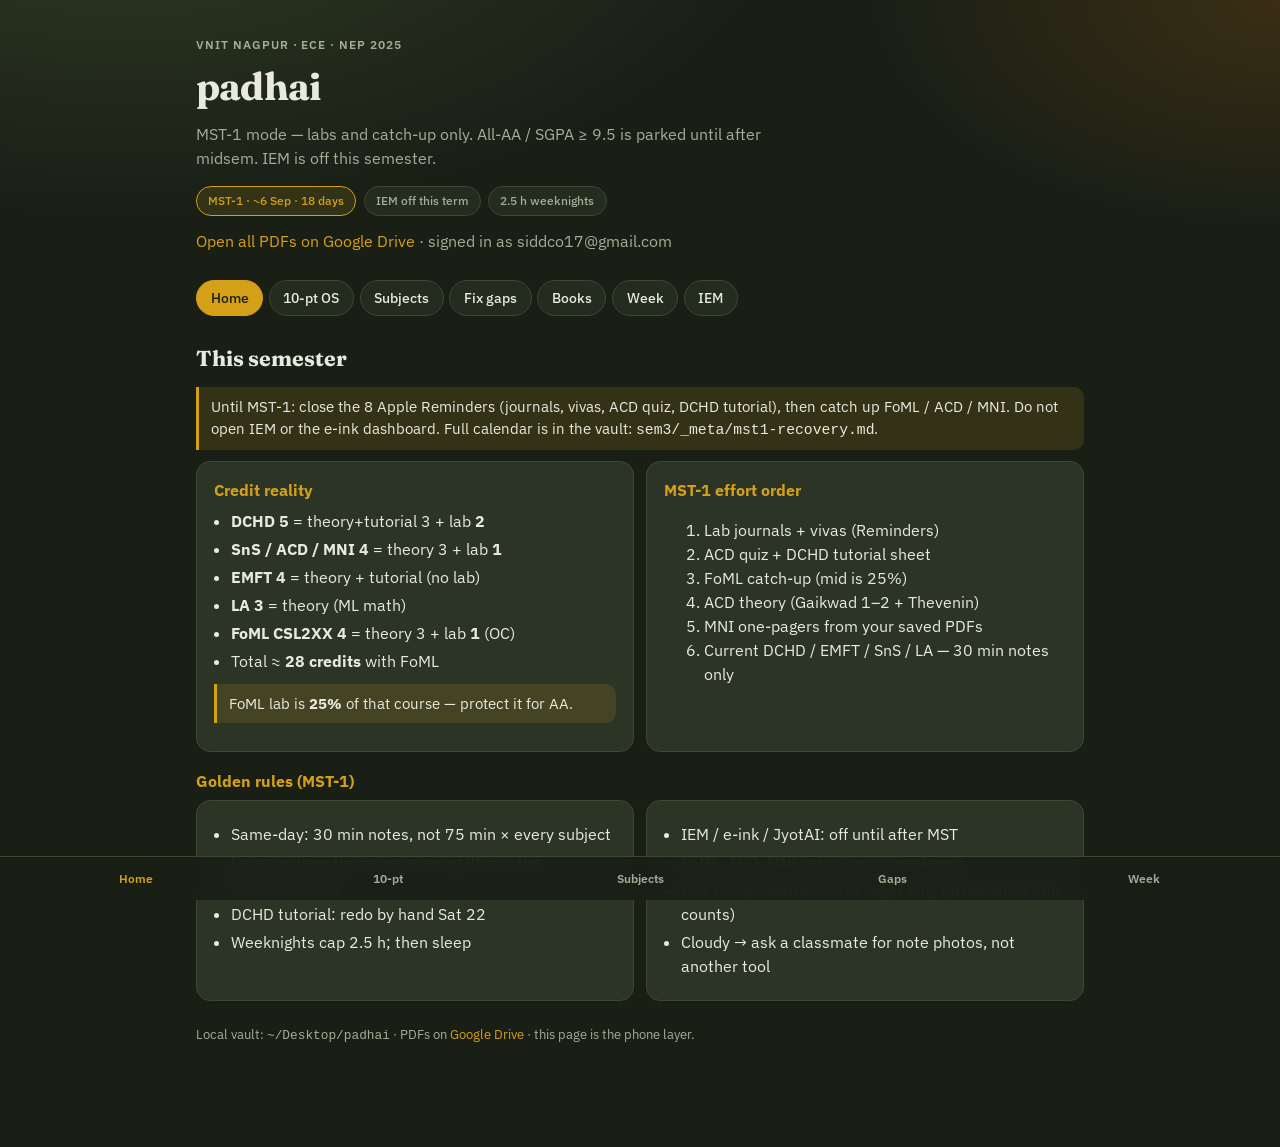
==== commit 6d6423f4: "checkpoint before checking out main" ====
--- a/docs/index.html
+++ b/docs/index.html
@@ -3,42 +3,41 @@
 <head>
   <meta charset="UTF-8" />
   <meta name="viewport" content="width=device-width, initial-scale=1, viewport-fit=cover" />
-  <meta name="theme-color" content="#1c1610" />
+  <meta name="theme-color" content="#1a1f16" />
   <meta name="apple-mobile-web-app-capable" content="yes" />
   <meta name="apple-mobile-web-app-status-bar-style" content="black-translucent" />
   <meta name="description" content="VNIT ECE Sem 3 study portal — guides, tips, remediation, books." />
   <title>padhai · Sem 3</title>
   <link rel="preconnect" href="https://fonts.googleapis.com" />
   <link rel="preconnect" href="https://fonts.gstatic.com" crossorigin />
-  <link href="https://fonts.googleapis.com/css2?family=Google+Sans+Code:ital,wght@0,300..800;1,300..800&family=Google+Sans+Flex:opsz,wght@8..144,1..1000&display=swap" rel="stylesheet" />
+  <link href="https://fonts.googleapis.com/css2?family=Fraunces:opsz,wght@9..144,500;9..144,700&family=IBM+Plex+Sans:wght@400;500;600&display=swap" rel="stylesheet" />
   <style>
     :root {
-      --bg: #1c1610;
-      --bg-elev: #2a2118;
-      --bg-card: #34281e;
-      --line: #4a3c2e;
-      --text: #f4ece3;
-      --muted: #c4b09a;
-      --accent: #e0a04a;
-      --accent-soft: rgba(224, 160, 74, 0.16);
-      --ok: #b8a45a;
+      --bg: #1a1f16;
+      --bg-elev: #242b1f;
+      --bg-card: #2c3426;
+      --line: #3d4734;
+      --text: #e8eadf;
+      --muted: #a3ad96;
+      --accent: #d4a017;
+      --accent-soft: rgba(212, 160, 23, 0.14);
+      --ok: #7cb87c;
       --warn: #e0a06a;
       --danger: #d97b6c;
       --radius: 14px;
-      --font: "Google Sans Flex", system-ui, sans-serif;
-      --display: "Google Sans Flex", system-ui, sans-serif;
-      --mono: "Google Sans Code", ui-monospace, monospace;
+      --font: "IBM Plex Sans", system-ui, sans-serif;
+      --display: "Fraunces", Georgia, serif;
       --safe-bottom: env(safe-area-inset-bottom, 0px);
     }
 
     * { box-sizing: border-box; }
-    html { scroll-behavior: smooth; font-optical-sizing: auto; }
+    html { scroll-behavior: smooth; }
     body {
       margin: 0;
       font-family: var(--font);
       background:
-        radial-gradient(1200px 600px at 10% -10%, #3d2a18 0%, transparent 55%),
-        radial-gradient(900px 500px at 100% 0%, #4a3014 0%, transparent 45%),
+        radial-gradient(1200px 600px at 10% -10%, #2f3a24 0%, transparent 55%),
+        radial-gradient(900px 500px at 100% 0%, #3a2e14 0%, transparent 45%),
         var(--bg);
       color: var(--text);
       line-height: 1.5;
@@ -48,10 +47,6 @@
 
     a { color: var(--accent); text-decoration: none; }
     a:hover { text-decoration: underline; }
-    code, kbd {
-      font-family: var(--mono);
-      font-size: 0.92em;
-    }
 
     .wrap { width: min(920px, 100%); margin: 0 auto; padding: 1rem 1rem 2rem; }
 
@@ -115,7 +110,7 @@
     .tab[aria-selected="true"] {
       background: var(--accent);
       border-color: var(--accent);
-      color: #1c1610;
+      color: #1a1f16;
     }
 
     section.panel { display: none; animation: fade 0.2s ease; }
@@ -165,7 +160,7 @@
       padding: 0.15rem 0.45rem;
       background: var(--bg-elev);
     }
-    .chip.ok { color: var(--ok); border-color: #5a5232; }
+    .chip.ok { color: var(--ok); border-color: #3f5a3f; }
     .chip.warn { color: var(--warn); border-color: #6a4d32; }
     .chip.danger { color: var(--danger); border-color: #6a3d36; }
 
@@ -217,7 +212,7 @@
       position: fixed;
       left: 0; right: 0; bottom: 0;
       padding: 0.45rem 0.75rem calc(0.45rem + var(--safe-bottom));
-      background: rgba(28, 22, 16, 0.92);
+      background: rgba(26, 31, 22, 0.92);
       backdrop-filter: blur(10px);
       border-top: 1px solid var(--line);
       display: flex;
@@ -478,7 +473,7 @@
           </tbody>
         </table>
       </div>
-      <div class="tip">Drive root: <a href="https://drive.google.com/drive/folders/1sVKhfgNmSfFbm0-W_uqFfpgf9oCO-Yj1" target="_blank" rel="noopener">padhai</a> · laptop copy still at <code>~/Documents/padhai/sem3/…/resources/</code></div>
+      <div class="tip">Drive root: <a href="https://drive.google.com/drive/folders/1sVKhfgNmSfFbm0-W_uqFfpgf9oCO-Yj1" target="_blank" rel="noopener">padhai</a> · laptop copy still at <code>~/Desktop/padhai/sem3/…/resources/</code></div>
     </section>
 
     <section id="week" class="panel">
@@ -552,7 +547,7 @@
     </section>
 
     <footer class="note">
-      Local vault: <code>~/Documents/padhai</code> · PDFs on <a href="https://drive.google.com/drive/folders/1sVKhfgNmSfFbm0-W_uqFfpgf9oCO-Yj1" target="_blank" rel="noopener">Google Drive</a> · this page is the phone layer.
+      Local vault: <code>~/Desktop/padhai</code> · PDFs on <a href="https://drive.google.com/drive/folders/1sVKhfgNmSfFbm0-W_uqFfpgf9oCO-Yj1" target="_blank" rel="noopener">Google Drive</a> · this page is the phone layer.
     </footer>
   </div>
 
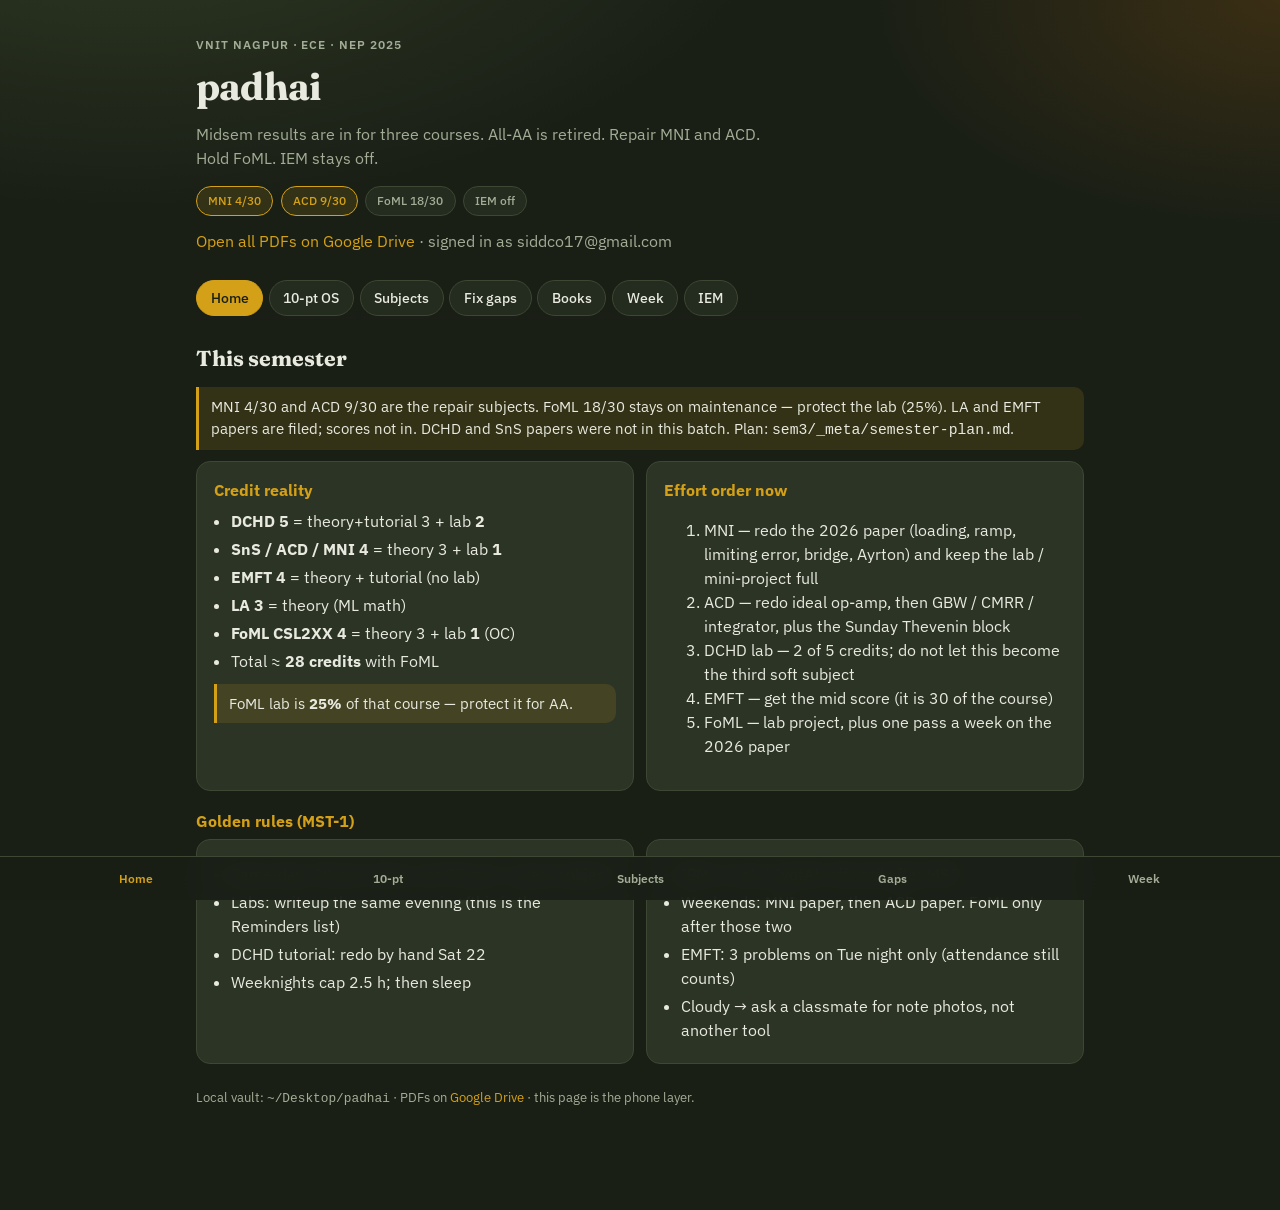
==== commit d3329a49: "checkpoint before checking out main" ====
--- a/docs/index.html
+++ b/docs/index.html
@@ -274,11 +274,12 @@
     <header class="hero">
       <div class="eyebrow">VNIT Nagpur · ECE · NEP 2025</div>
       <h1>padhai</h1>
-      <p class="lede">MST-1 mode — labs and catch-up only. All-AA / SGPA ≥ 9.5 is parked until after midsem. IEM is off this semester.</p>
+      <p class="lede">Midsem results are in for three courses. All-AA is retired. Repair MNI and ACD. Hold FoML. IEM stays off.</p>
       <div class="pills">
-        <span class="pill hot">MST-1 · ~6 Sep · 18 days</span>
-        <span class="pill">IEM off this term</span>
-        <span class="pill">2.5 h weeknights</span>
+        <span class="pill hot">MNI 4/30</span>
+        <span class="pill hot">ACD 9/30</span>
+        <span class="pill">FoML 18/30</span>
+        <span class="pill">IEM off</span>
       </div>
       <p class="lede" style="margin-top:0.85rem">
         <a href="https://drive.google.com/drive/folders/1sVKhfgNmSfFbm0-W_uqFfpgf9oCO-Yj1" target="_blank" rel="noopener">Open all PDFs on Google Drive</a>
@@ -298,7 +299,7 @@
 
     <section id="home" class="panel active">
       <h2>This semester</h2>
-      <div class="tip">Until MST-1: close the 8 Apple Reminders (journals, vivas, ACD quiz, DCHD tutorial), then catch up FoML / ACD / MNI. Do not open IEM or the e-ink dashboard. Full calendar is in the vault: <code>sem3/_meta/mst1-recovery.md</code>.</div>
+      <div class="tip">MNI 4/30 and ACD 9/30 are the repair subjects. FoML 18/30 stays on maintenance — protect the lab (25%). LA and EMFT papers are filed; scores not in. DCHD and SnS papers were not in this batch. Plan: <code>sem3/_meta/semester-plan.md</code>.</div>
       <div class="grid two">
         <article class="card">
           <h3>Credit reality</h3>
@@ -313,14 +314,13 @@
           <div class="tip">FoML lab is <b>25%</b> of that course — protect it for AA.</div>
         </article>
         <article class="card">
-          <h3>MST-1 effort order</h3>
+          <h3>Effort order now</h3>
           <ol class="tight">
-            <li>Lab journals + vivas (Reminders)</li>
-            <li>ACD quiz + DCHD tutorial sheet</li>
-            <li>FoML catch-up (mid is 25%)</li>
-            <li>ACD theory (Gaikwad 1–2 + Thevenin)</li>
-            <li>MNI one-pagers from your saved PDFs</li>
-            <li>Current DCHD / EMFT / SnS / LA — 30 min notes only</li>
+            <li>MNI — redo the 2026 paper (loading, ramp, limiting error, bridge, Ayrton) and keep the lab / mini-project full</li>
+            <li>ACD — redo ideal op-amp, then GBW / CMRR / integrator, plus the Sunday Thevenin block</li>
+            <li>DCHD lab — 2 of 5 credits; do not let this become the third soft subject</li>
+            <li>EMFT — get the mid score (it is 30 of the course)</li>
+            <li>FoML — lab project, plus one pass a week on the 2026 paper</li>
           </ol>
         </article>
       </div>
@@ -338,7 +338,7 @@
         <div class="card">
           <ul class="tight">
             <li>IEM / e-ink / JyotAI: off until after MST</li>
-            <li>FoML, ACD, MNI catch-up on weekends</li>
+            <li>Weekends: MNI paper, then ACD paper. FoML only after those two</li>
             <li>EMFT: 3 problems on Tue night only (attendance still counts)</li>
             <li>Cloudy → ask a classmate for note photos, not another tool</li>
           </ul>
@@ -348,7 +348,7 @@
 
     <section id="aa" class="panel">
       <h2>10-pointer OS</h2>
-      <p class="muted small">Parked until after MST-1. Live plan is MST-1 recovery: labs first, 2.5 h nights, IEM off. This tab is the old ambition math.</p>
+      <p class="muted small">Original all-AA math. Live order is on Home: repair MNI and ACD, hold FoML, protect DCHD.</p>
 
       <article class="card">
         <h3>SGPA math (28 credits)</h3>
@@ -379,11 +379,11 @@
         <ul class="tight">
           <li><b>DCHD:</b> HDL early, mistake log, lab docs same day</li>
           <li><b>EMFT:</b> 2–3 Sadiku problems daily + same-day tutorials</li>
-          <li><b>ACD:</b> design + sim before lab; 5 patterns cold</li>
+          <li><b>ACD:</b> 9/30 — redo the 2026 paper; lab still fully open</li>
           <li><b>SnS:</b> weekly Oppenheim drills; own sampling/ROC</li>
-          <li><b>MNI:</b> one-pagers; mini-project early</li>
+          <li><b>MNI:</b> 4/30 — loading, ramp, limiting error, bridge, Ayrton; mini-project stays early</li>
           <li><b>LA:</b> Strang + interpret eigen/SVD, not only compute</li>
-          <li><b>FoML:</b> Mitchell/Alpaydin; Naive Bayes→ANN→trees/k-means; lab 25%</li>
+          <li><b>FoML:</b> 18/30 — hold; lab is the remaining 25%</li>
         </ul>
       </article>
 
@@ -460,7 +460,7 @@
             <tr><td><a href="https://drive.google.com/drive/folders/1BM1RwNNibRMTeN4AvcC2dktET3yiORZz" target="_blank" rel="noopener">DCHD</a></td><td><a href="https://drive.google.com/file/d/1kzdEpeweFJgCyYigOFK_AhWV4_xpYX5X/view" target="_blank" rel="noopener">Kohavi &amp; Jha — Switching &amp; Finite Automata</a></td><td class="chip ok">Drive</td></tr>
             <tr><td><a href="https://drive.google.com/drive/folders/1ynWWrkhsMD2dYo7IUFgM9zfX0hNm8Dzc" target="_blank" rel="noopener">SnS</a></td><td><a href="https://drive.google.com/file/d/1TdpCsPcQeT1FkncaZWhbc1TwPa89T7zI/view" target="_blank" rel="noopener">Oppenheim — Signals &amp; Systems</a></td><td class="chip ok">Drive</td></tr>
             <tr><td><a href="https://drive.google.com/drive/folders/12RMdBvL-pM5CJsF58VwhGCaT_5OEz9CL" target="_blank" rel="noopener">EMFT</a></td><td><a href="https://drive.google.com/file/d/1EYhoayPlTld7snZ0LeQtJMR2rupFPl8_/view" target="_blank" rel="noopener">Sadiku — Elements of Electromagnetics</a></td><td class="chip ok">Drive</td></tr>
-            <tr><td><a href="https://drive.google.com/drive/folders/154n9V_zCdaGecmnv_xYrHYrXDTcHCZrz" target="_blank" rel="noopener">ACD</a></td><td><a href="https://drive.google.com/file/d/1Fll7zaOuIKK0UGWPJReQlASU1RlGqHkZ/view" target="_blank" rel="noopener">Gaikwad — Op-Amps</a></td><td class="chip ok">Drive</td></tr>
+            <tr><td><a href="https://drive.google.com/drive/folders/154n9V_zCdaGecmnv_xYrHYrXDTcHCZrz" target="_blank" rel="noopener">ACD</a></td><td><a href="https://drive.google.com/file/d/1eMB5lXmHcSnIYOoX03QY4okP2Aa6pWdr/view" target="_blank" rel="noopener">Gaikwad — Op-Amps</a></td><td class="chip ok">Drive</td></tr>
             <tr><td><a href="https://drive.google.com/drive/folders/1_rukx9_DuLOlbxeYBJCQrLAqIDZWQ8_q" target="_blank" rel="noopener">MNI</a></td><td><a href="https://drive.google.com/file/d/1NmPbQhFRgBsBd8yIdsnMH9wtQG9yy81P/view" target="_blank" rel="noopener">Bentley — Measurement Systems</a></td><td class="chip ok">Drive</td></tr>
             <tr><td><a href="https://drive.google.com/drive/folders/1_rukx9_DuLOlbxeYBJCQrLAqIDZWQ8_q" target="_blank" rel="noopener">MNI</a></td><td><a href="https://drive.google.com/file/d/1RgOxrBMCtzjZpGnq8USYfAcJwEZnSYAt/view" target="_blank" rel="noopener">Doebelin — Measurement Systems (prof “Doble”)</a></td><td class="chip ok">Drive</td></tr>
             <tr><td>Prereq</td><td>Alexander &amp; Sadiku — Electric Circuits</td><td class="chip ok">Have (laptop)</td></tr>
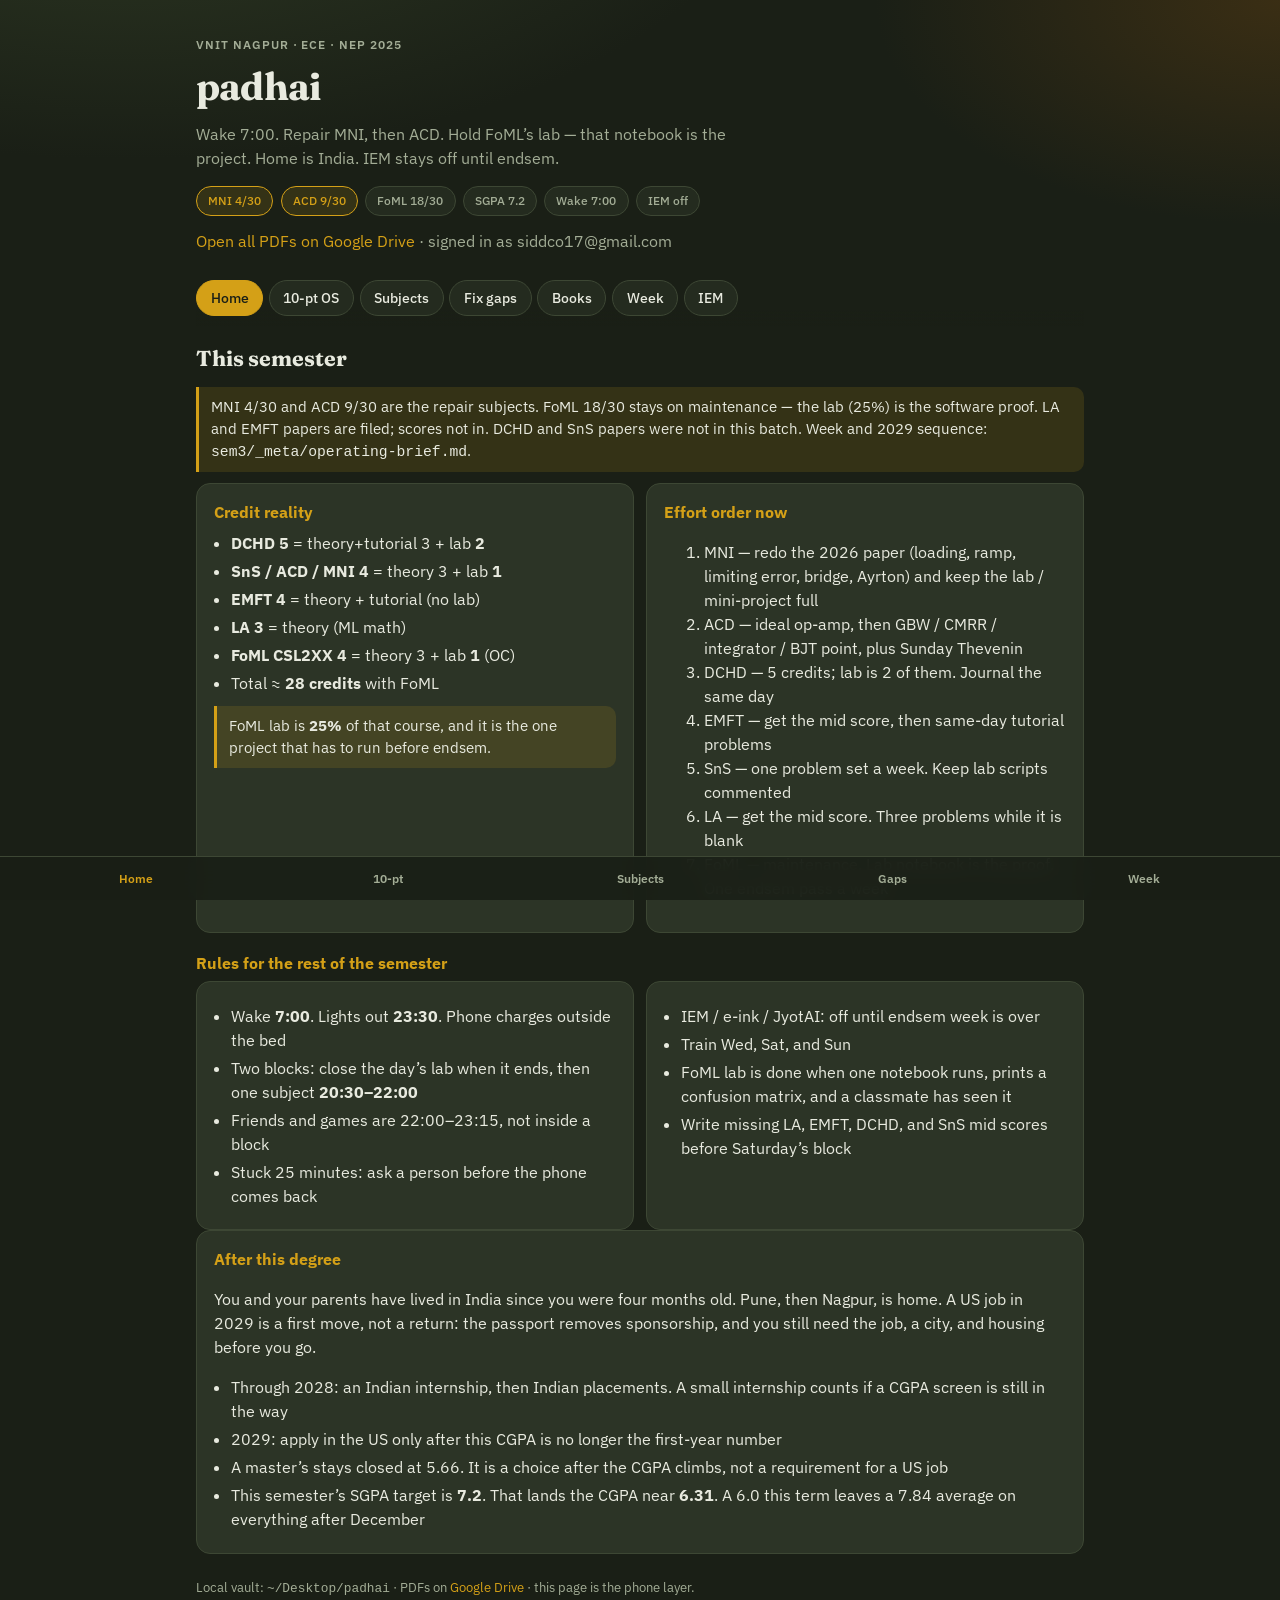
==== commit a57b0e0b: "Publish the semester operating brief on the phone site. The week, the 7.2 target, and the India-home" ====
--- a/docs/index.html
+++ b/docs/index.html
@@ -274,11 +274,13 @@
     <header class="hero">
       <div class="eyebrow">VNIT Nagpur · ECE · NEP 2025</div>
       <h1>padhai</h1>
-      <p class="lede">Midsem results are in for three courses. All-AA is retired. Repair MNI and ACD. Hold FoML. IEM stays off.</p>
+      <p class="lede">Wake 7:00. Repair MNI, then ACD. Hold FoML’s lab — that notebook is the project. Home is India. IEM stays off until endsem.</p>
       <div class="pills">
         <span class="pill hot">MNI 4/30</span>
         <span class="pill hot">ACD 9/30</span>
         <span class="pill">FoML 18/30</span>
+        <span class="pill">SGPA 7.2</span>
+        <span class="pill">Wake 7:00</span>
         <span class="pill">IEM off</span>
       </div>
       <p class="lede" style="margin-top:0.85rem">
@@ -299,7 +301,7 @@
 
     <section id="home" class="panel active">
       <h2>This semester</h2>
-      <div class="tip">MNI 4/30 and ACD 9/30 are the repair subjects. FoML 18/30 stays on maintenance — protect the lab (25%). LA and EMFT papers are filed; scores not in. DCHD and SnS papers were not in this batch. Plan: <code>sem3/_meta/semester-plan.md</code>.</div>
+      <div class="tip">MNI 4/30 and ACD 9/30 are the repair subjects. FoML 18/30 stays on maintenance — the lab (25%) is the software proof. LA and EMFT papers are filed; scores not in. DCHD and SnS papers were not in this batch. Week and 2029 sequence: <code>sem3/_meta/operating-brief.md</code>.</div>
       <div class="grid two">
         <article class="card">
           <h3>Credit reality</h3>
@@ -311,39 +313,52 @@
             <li><b>FoML CSL2XX 4</b> = theory 3 + lab <b>1</b> (OC)</li>
             <li>Total ≈ <b>28 credits</b> with FoML</li>
           </ul>
-          <div class="tip">FoML lab is <b>25%</b> of that course — protect it for AA.</div>
+          <div class="tip">FoML lab is <b>25%</b> of that course, and it is the one project that has to run before endsem.</div>
         </article>
         <article class="card">
           <h3>Effort order now</h3>
           <ol class="tight">
             <li>MNI — redo the 2026 paper (loading, ramp, limiting error, bridge, Ayrton) and keep the lab / mini-project full</li>
-            <li>ACD — redo ideal op-amp, then GBW / CMRR / integrator, plus the Sunday Thevenin block</li>
-            <li>DCHD lab — 2 of 5 credits; do not let this become the third soft subject</li>
-            <li>EMFT — get the mid score (it is 30 of the course)</li>
-            <li>FoML — lab project, plus one pass a week on the 2026 paper</li>
+            <li>ACD — ideal op-amp, then GBW / CMRR / integrator / BJT point, plus Sunday Thevenin</li>
+            <li>DCHD — 5 credits; lab is 2 of them. Journal the same day</li>
+            <li>EMFT — get the mid score, then same-day tutorial problems</li>
+            <li>SnS — one problem set a week. Keep lab scripts commented</li>
+            <li>LA — get the mid score. Three problems while it is blank</li>
+            <li>FoML — maintenance. Lab notebook is the proof. One endsem pass a week</li>
           </ol>
         </article>
       </div>
 
-      <h3>Golden rules (MST-1)</h3>
+      <h3>Rules for the rest of the semester</h3>
       <div class="grid two">
         <div class="card">
           <ul class="tight">
-            <li>Same-day: 30 min notes, not 75 min × every subject</li>
-            <li>Labs: writeup the same evening (this is the Reminders list)</li>
-            <li>DCHD tutorial: redo by hand Sat 22</li>
-            <li>Weeknights cap 2.5 h; then sleep</li>
+            <li>Wake <b>7:00</b>. Lights out <b>23:30</b>. Phone charges outside the bed</li>
+            <li>Two blocks: close the day’s lab when it ends, then one subject <b>20:30–22:00</b></li>
+            <li>Friends and games are 22:00–23:15, not inside a block</li>
+            <li>Stuck 25 minutes: ask a person before the phone comes back</li>
           </ul>
         </div>
         <div class="card">
           <ul class="tight">
-            <li>IEM / e-ink / JyotAI: off until after MST</li>
-            <li>Weekends: MNI paper, then ACD paper. FoML only after those two</li>
-            <li>EMFT: 3 problems on Tue night only (attendance still counts)</li>
-            <li>Cloudy → ask a classmate for note photos, not another tool</li>
+            <li>IEM / e-ink / JyotAI: off until endsem week is over</li>
+            <li>Train Wed, Sat, and Sun</li>
+            <li>FoML lab is done when one notebook runs, prints a confusion matrix, and a classmate has seen it</li>
+            <li>Write missing LA, EMFT, DCHD, and SnS mid scores before Saturday’s block</li>
           </ul>
         </div>
       </div>
+
+      <article class="card">
+        <h3>After this degree</h3>
+        <p>You and your parents have lived in India since you were four months old. Pune, then Nagpur, is home. A US job in 2029 is a first move, not a return: the passport removes sponsorship, and you still need the job, a city, and housing before you go.</p>
+        <ul class="tight">
+          <li>Through 2028: an Indian internship, then Indian placements. A small internship counts if a CGPA screen is still in the way</li>
+          <li>2029: apply in the US only after this CGPA is no longer the first-year number</li>
+          <li>A master’s stays closed at 5.66. It is a choice after the CGPA climbs, not a requirement for a US job</li>
+          <li>This semester’s SGPA target is <b>7.2</b>. That lands the CGPA near <b>6.31</b>. A 6.0 this term leaves a 7.84 average on everything after December</li>
+        </ul>
+      </article>
     </section>
 
     <section id="aa" class="panel">
@@ -478,55 +493,56 @@
 
     <section id="week" class="panel">
       <h2>Weekly map</h2>
-      <p class="muted small">From your timetable. Tap a day.</p>
+      <p class="muted small">Campus times unchanged. Nights follow the operating brief. Wake 7:00, lights out 23:30. Tap a day.</p>
 
       <details class="day" open>
         <summary>Monday — ends 6pm</summary>
         <div class="slot">8:00 LA · <b>9:00 FoML</b> · 11:00 DCHD · 12:00 SnS</div>
         <div class="slot">15:00 DCHD tutorial · <b>16:00–18:00 SnS Lab</b></div>
-        <div class="slot tip">Night (2.5 h): DCHD tutorial / HDL journal. Stop after that.</div>
+        <div class="slot tip">18:15: SnS journal only. 20:30–22:00: one MNI question (loading, or Wheatstone and Ayrton).</div>
       </details>
       <details class="day">
         <summary>Tuesday — heavy</summary>
         <div class="slot"><b>8:00 FoML</b> · 9:00 LA · 10:00 MNI · 11:00 EMFT · 12:00 ACD</div>
         <div class="slot"><b>14:00–16:00 DCHD Lab</b> · 16:00 EMFT tutorial</div>
-        <div class="slot tip">Night: DCHD journal + 3 EMFT problems. 15 min viva bullets.</div>
+        <div class="slot tip">17:00: DCHD journal, then 3 EMFT problems. 20:30–22:00: MNI again (ramp or limiting error).</div>
       </details>
       <details class="day">
-        <summary>Wednesday</summary>
+        <summary>Wednesday — train</summary>
         <div class="slot">8:00 MNI · <b>9:00 FoML</b> · 11:00 EMFT · 12:00 ACD</div>
         <div class="slot"><b>14:00–16:00 MNI Lab</b></div>
-        <div class="slot tip">Night: MNI journal + one-pager from the PDFs you already saved.</div>
+        <div class="slot tip">16:15: MNI journal and one mini-project step. Train 17:30 if that is done. 20:30: ACD ideal op-amp questions.</div>
       </details>
       <details class="day">
-        <summary>Thursday — FoML lab (no IEM block)</summary>
+        <summary>Thursday — FoML lab, no IEM</summary>
+        <div class="slot">7:15–8:30 missing mid scores, or 3 LA problems. Class from 9:00</div>
         <div class="slot">9:00 SnS · 10:00 DCHD · 11:00 LA · 12:00 MNI</div>
         <div class="slot"><b>14:00–16:00 FoML Lab</b></div>
-        <div class="slot tip">Night: FoML notebook same day, then linreg / trees.</div>
+        <div class="slot tip">16:15: one runnable FoML step. 20:30: DCHD tutorial by hand. iem-fr-eq stays closed.</div>
       </details>
       <details class="day">
-        <summary>Friday</summary>
+        <summary>Friday — short night</summary>
         <div class="slot"><b>8:00 FoML</b> · 9:00 SnS · 10:00 DCHD · 11:00 ACD · 12:00 EMFT</div>
         <div class="slot"><b>14:00–16:00 ACD Lab</b></div>
-        <div class="slot tip">Night: ACD journal + 30 min quiz drill.</div>
+        <div class="slot tip">16:15: ACD journal with calculated values. Night: 75 minutes on GBW, CMRR, or the BJT point, then stop.</div>
       </details>
 
       <article class="card" style="margin-top:0.8rem">
-        <h3>Weekend (MST-1 catch-up)</h3>
+        <h3>Weekend — cap at 5 hours</h3>
         <ul class="tight">
-          <li>Cap at 5 h with a break. No IEM, no dashboard.</li>
-          <li>Sat 22: FoML blank weeks (Bayes / metrics / linreg) + DCHD tutorial by hand</li>
-          <li>Sun 23: MNI one-pagers + ACD quiz sheet</li>
-          <li>Sat–Sun 29–30: problems only, no new chapters</li>
+          <li>No IEM, no dashboard, no JyotAI, no new chapter</li>
+          <li>Sat morning: write any mid score still blank, then MNI until Q1, Q3, and Q5 are clean. Train after</li>
+          <li>Sun 10:00: 60–90 min Thevenin, KVL, and KCL, then one ACD question</li>
+          <li>Sun 15:00: one Signals problem set. Train if Wednesday was missed</li>
         </ul>
       </article>
     </section>
 
     <section id="iem" class="panel">
       <h2>IEM / audio track</h2>
-      <p class="muted">Off for this semester (19 Aug). E-ink dashboard is done. SnS lab remains the academic twin if you need a story after MST.</p>
+      <p class="muted">Off until endsem week is over. The FoML lab is the project that counts before that. SnS lab remains the academic twin if you need a story after exams.</p>
       <article class="card">
-        <h3>Do not open until after MST-1</h3>
+        <h3>Do not open until after the last exam</h3>
         <ul class="tight">
           <li><code>iem-fr-eq</code></li>
           <li>Further e-ink / iBoard work</li>
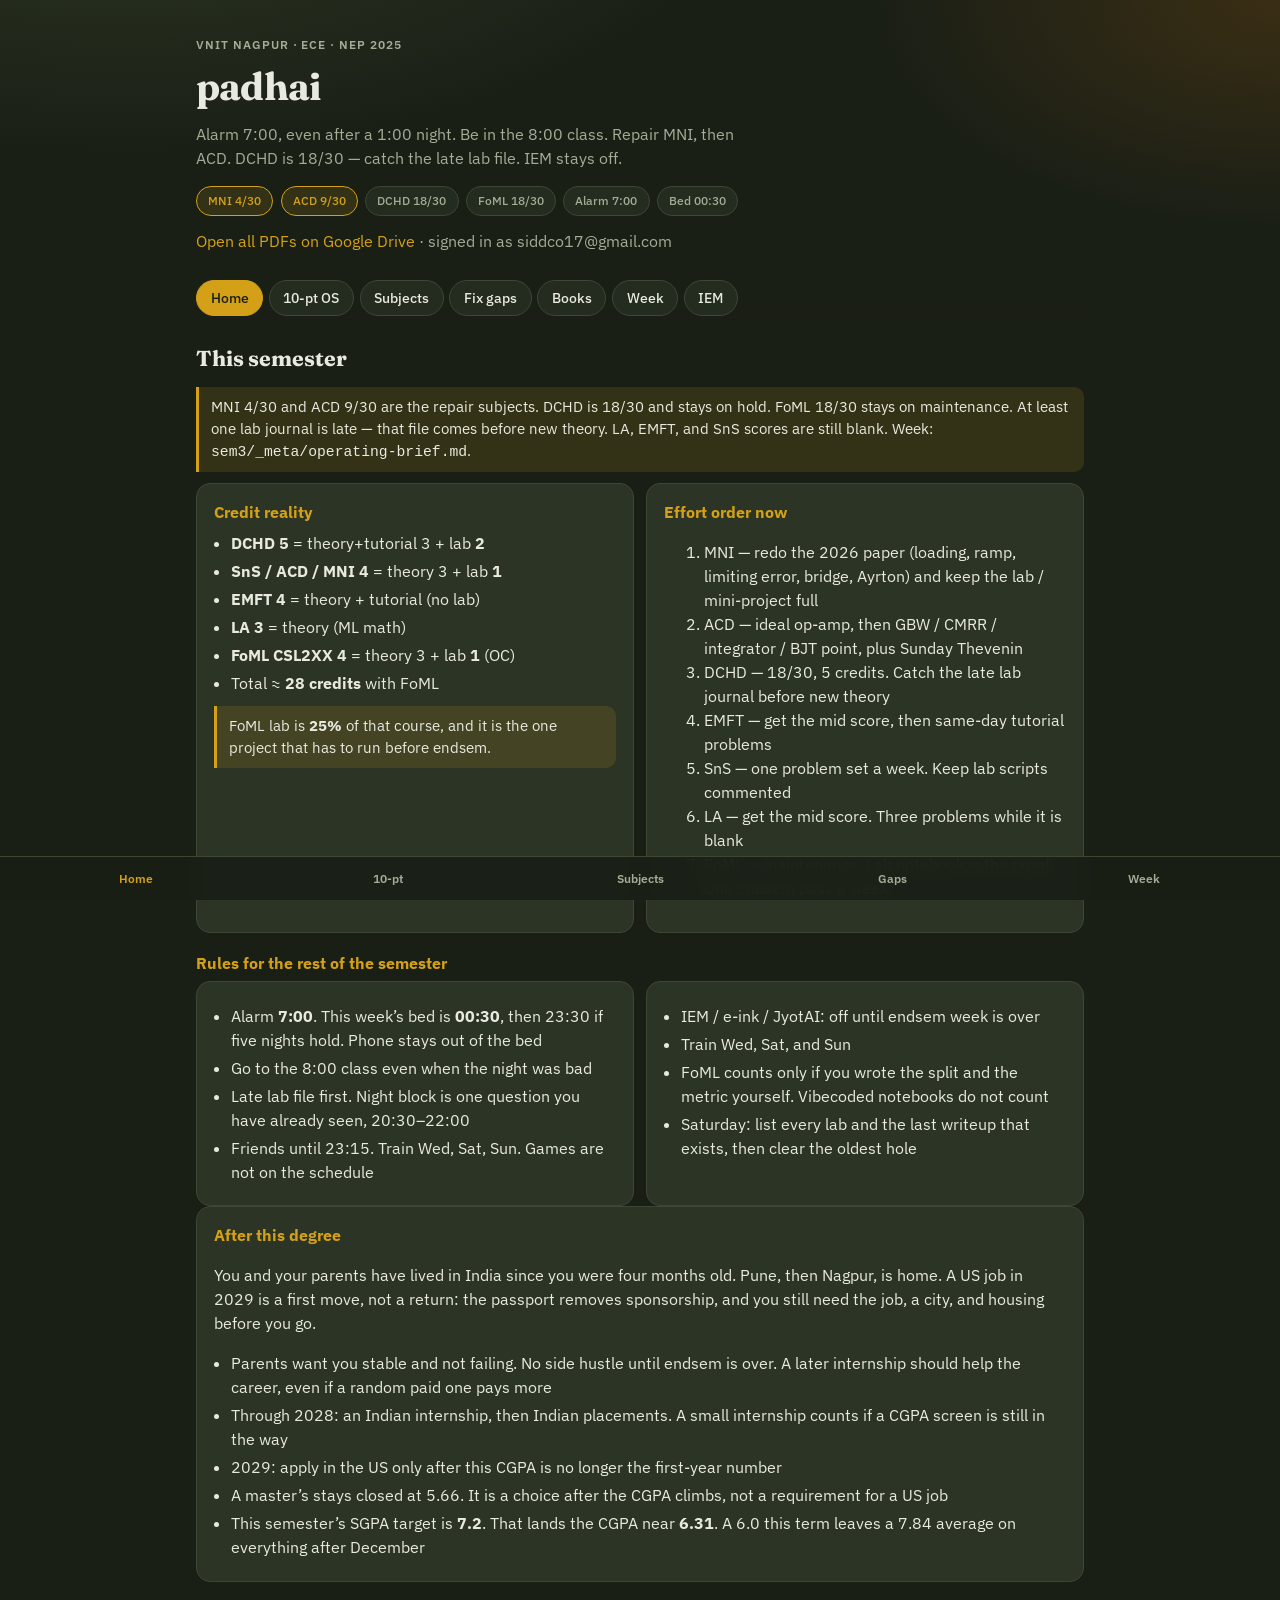
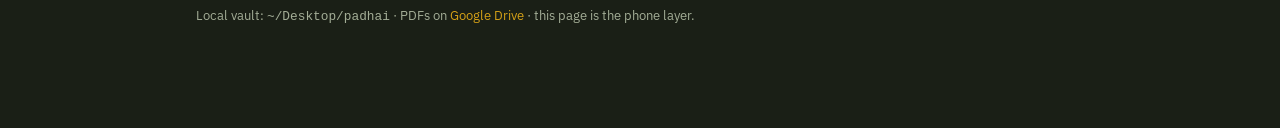
==== commit 4c908ddc: "Adjust the brief to the real sleep and lab backlog. Alarm stays at 7:00, bedtime steps back from aft" ====
--- a/docs/index.html
+++ b/docs/index.html
@@ -274,14 +274,14 @@
     <header class="hero">
       <div class="eyebrow">VNIT Nagpur · ECE · NEP 2025</div>
       <h1>padhai</h1>
-      <p class="lede">Wake 7:00. Repair MNI, then ACD. Hold FoML’s lab — that notebook is the project. Home is India. IEM stays off until endsem.</p>
+      <p class="lede">Alarm 7:00, even after a 1:00 night. Be in the 8:00 class. Repair MNI, then ACD. DCHD is 18/30 — catch the late lab file. IEM stays off.</p>
       <div class="pills">
         <span class="pill hot">MNI 4/30</span>
         <span class="pill hot">ACD 9/30</span>
+        <span class="pill">DCHD 18/30</span>
         <span class="pill">FoML 18/30</span>
-        <span class="pill">SGPA 7.2</span>
-        <span class="pill">Wake 7:00</span>
-        <span class="pill">IEM off</span>
+        <span class="pill">Alarm 7:00</span>
+        <span class="pill">Bed 00:30</span>
       </div>
       <p class="lede" style="margin-top:0.85rem">
         <a href="https://drive.google.com/drive/folders/1sVKhfgNmSfFbm0-W_uqFfpgf9oCO-Yj1" target="_blank" rel="noopener">Open all PDFs on Google Drive</a>
@@ -301,7 +301,7 @@
 
     <section id="home" class="panel active">
       <h2>This semester</h2>
-      <div class="tip">MNI 4/30 and ACD 9/30 are the repair subjects. FoML 18/30 stays on maintenance — the lab (25%) is the software proof. LA and EMFT papers are filed; scores not in. DCHD and SnS papers were not in this batch. Week and 2029 sequence: <code>sem3/_meta/operating-brief.md</code>.</div>
+      <div class="tip">MNI 4/30 and ACD 9/30 are the repair subjects. DCHD is 18/30 and stays on hold. FoML 18/30 stays on maintenance. At least one lab journal is late — that file comes before new theory. LA, EMFT, and SnS scores are still blank. Week: <code>sem3/_meta/operating-brief.md</code>.</div>
       <div class="grid two">
         <article class="card">
           <h3>Credit reality</h3>
@@ -320,7 +320,7 @@
           <ol class="tight">
             <li>MNI — redo the 2026 paper (loading, ramp, limiting error, bridge, Ayrton) and keep the lab / mini-project full</li>
             <li>ACD — ideal op-amp, then GBW / CMRR / integrator / BJT point, plus Sunday Thevenin</li>
-            <li>DCHD — 5 credits; lab is 2 of them. Journal the same day</li>
+            <li>DCHD — 18/30, 5 credits. Catch the late lab journal before new theory</li>
             <li>EMFT — get the mid score, then same-day tutorial problems</li>
             <li>SnS — one problem set a week. Keep lab scripts commented</li>
             <li>LA — get the mid score. Three problems while it is blank</li>
@@ -333,18 +333,18 @@
       <div class="grid two">
         <div class="card">
           <ul class="tight">
-            <li>Wake <b>7:00</b>. Lights out <b>23:30</b>. Phone charges outside the bed</li>
-            <li>Two blocks: close the day’s lab when it ends, then one subject <b>20:30–22:00</b></li>
-            <li>Friends and games are 22:00–23:15, not inside a block</li>
-            <li>Stuck 25 minutes: ask a person before the phone comes back</li>
+            <li>Alarm <b>7:00</b>. This week’s bed is <b>00:30</b>, then 23:30 if five nights hold. Phone stays out of the bed</li>
+            <li>Go to the 8:00 class even when the night was bad</li>
+            <li>Late lab file first. Night block is one question you have already seen, 20:30–22:00</li>
+            <li>Friends until 23:15. Train Wed, Sat, Sun. Games are not on the schedule</li>
           </ul>
         </div>
         <div class="card">
           <ul class="tight">
             <li>IEM / e-ink / JyotAI: off until endsem week is over</li>
             <li>Train Wed, Sat, and Sun</li>
-            <li>FoML lab is done when one notebook runs, prints a confusion matrix, and a classmate has seen it</li>
-            <li>Write missing LA, EMFT, DCHD, and SnS mid scores before Saturday’s block</li>
+            <li>FoML counts only if you wrote the split and the metric yourself. Vibecoded notebooks do not count</li>
+            <li>Saturday: list every lab and the last writeup that exists, then clear the oldest hole</li>
           </ul>
         </div>
       </div>
@@ -353,6 +353,7 @@
         <h3>After this degree</h3>
         <p>You and your parents have lived in India since you were four months old. Pune, then Nagpur, is home. A US job in 2029 is a first move, not a return: the passport removes sponsorship, and you still need the job, a city, and housing before you go.</p>
         <ul class="tight">
+          <li>Parents want you stable and not failing. No side hustle until endsem is over. A later internship should help the career, even if a random paid one pays more</li>
           <li>Through 2028: an Indian internship, then Indian placements. A small internship counts if a CGPA screen is still in the way</li>
           <li>2029: apply in the US only after this CGPA is no longer the first-year number</li>
           <li>A master’s stays closed at 5.66. It is a choice after the CGPA climbs, not a requirement for a US job</li>
@@ -493,7 +494,7 @@
 
     <section id="week" class="panel">
       <h2>Weekly map</h2>
-      <p class="muted small">Campus times unchanged. Nights follow the operating brief. Wake 7:00, lights out 23:30. Tap a day.</p>
+      <p class="muted small">Campus times unchanged. Alarm 7:00. Bed 00:30 this week. A late lab file beats a new chapter. Tap a day.</p>
 
       <details class="day" open>
         <summary>Monday — ends 6pm</summary>
@@ -515,10 +516,10 @@
       </details>
       <details class="day">
         <summary>Thursday — FoML lab, no IEM</summary>
-        <div class="slot">7:15–8:30 missing mid scores, or 3 LA problems. Class from 9:00</div>
+        <div class="slot">No early study. Be in the 9:00 room</div>
         <div class="slot">9:00 SnS · 10:00 DCHD · 11:00 LA · 12:00 MNI</div>
         <div class="slot"><b>14:00–16:00 FoML Lab</b></div>
-        <div class="slot tip">16:15: one runnable FoML step. 20:30: DCHD tutorial by hand. iem-fr-eq stays closed.</div>
+        <div class="slot tip">16:15: one FoML step you can edit yourself, after any older journal is current. 20:30: DCHD tutorial by hand.</div>
       </details>
       <details class="day">
         <summary>Friday — short night</summary>
@@ -531,7 +532,7 @@
         <h3>Weekend — cap at 5 hours</h3>
         <ul class="tight">
           <li>No IEM, no dashboard, no JyotAI, no new chapter</li>
-          <li>Sat morning: write any mid score still blank, then MNI until Q1, Q3, and Q5 are clean. Train after</li>
+          <li>Sat morning: list each lab and the last writeup that exists, clear the oldest hole, then MNI. Train after</li>
           <li>Sun 10:00: 60–90 min Thevenin, KVL, and KCL, then one ACD question</li>
           <li>Sun 15:00: one Signals problem set. Train if Wednesday was missed</li>
         </ul>
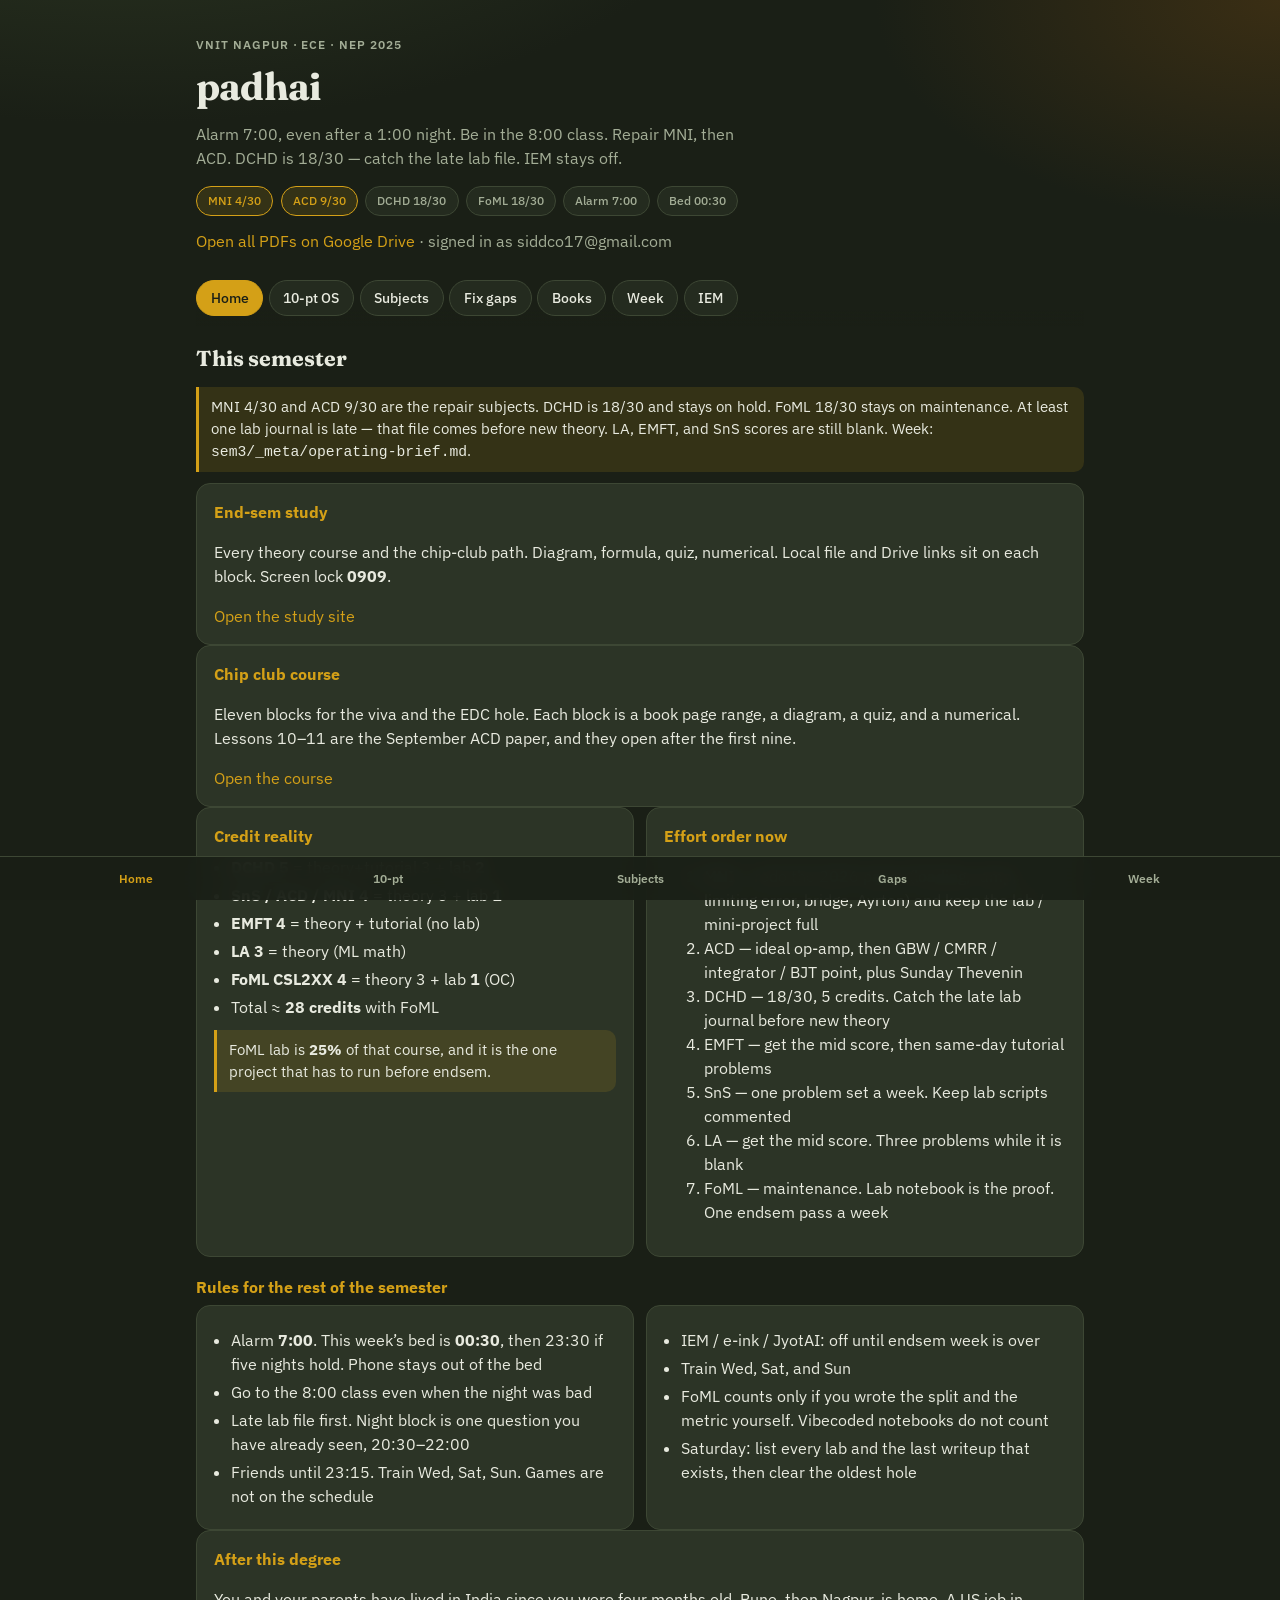
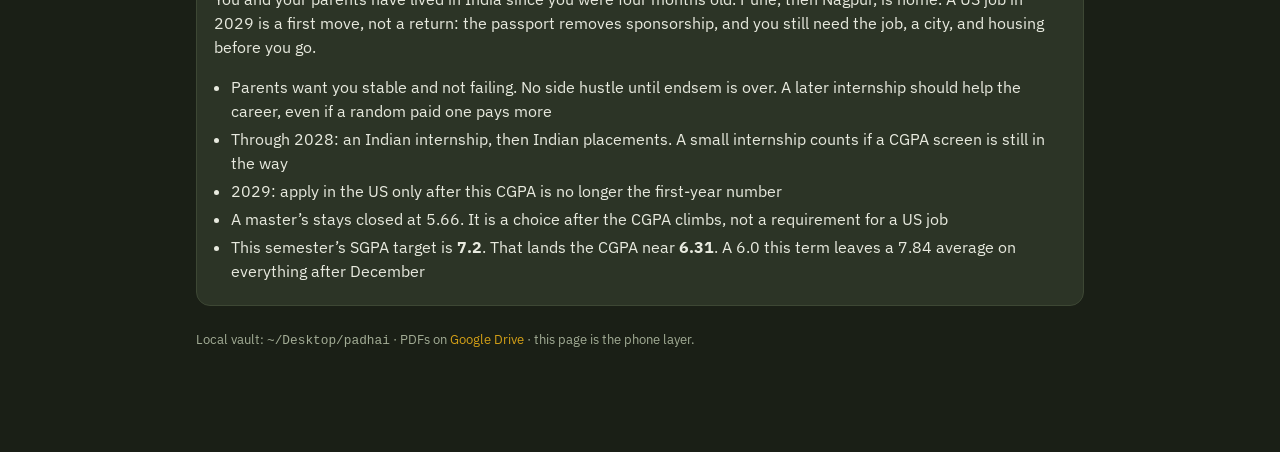
==== commit 5ec7317d: "Add the end-sem study site and the chip-club course page. One passworded path covers the seven cours" ====
--- a/docs/index.html
+++ b/docs/index.html
@@ -302,6 +302,16 @@
     <section id="home" class="panel active">
       <h2>This semester</h2>
       <div class="tip">MNI 4/30 and ACD 9/30 are the repair subjects. DCHD is 18/30 and stays on hold. FoML 18/30 stays on maintenance. At least one lab journal is late — that file comes before new theory. LA, EMFT, and SnS scores are still blank. Week: <code>sem3/_meta/operating-brief.md</code>.</div>
+      <article class="card">
+        <h3>End-sem study</h3>
+        <p>Every theory course and the chip-club path. Diagram, formula, quiz, numerical. Local file and Drive links sit on each block. Screen lock <b>0909</b>.</p>
+        <p><a href="study/">Open the study site</a></p>
+      </article>
+      <article class="card">
+        <h3>Chip club course</h3>
+        <p>Eleven blocks for the viva and the EDC hole. Each block is a book page range, a diagram, a quiz, and a numerical. Lessons 10–11 are the September ACD paper, and they open after the first nine.</p>
+        <p><a href="club/">Open the course</a></p>
+      </article>
       <div class="grid two">
         <article class="card">
           <h3>Credit reality</h3>
